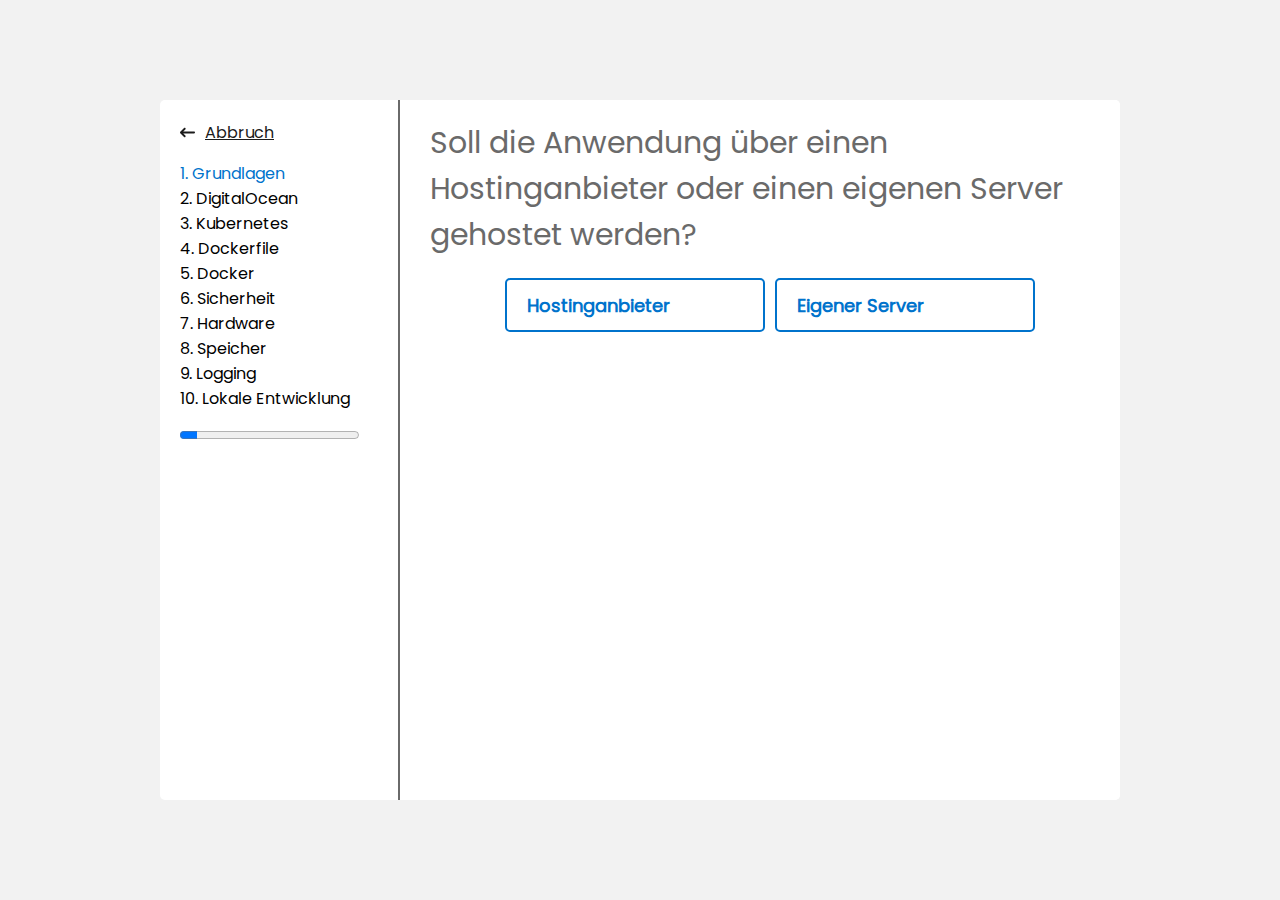
==== Html/decisionfinder.html @ ac1ce477 "disabled js used for testing" ====
<!DOCTYPE html>

<head>
    <title>Docker Entscheidungshelfer</title>
    <link rel="icon" type="image/x-icon" href="../Assets/icons8-docker-windows-11-color-32.png">
    <link rel="stylesheet" href="../CSS/main.css">
    <link rel="stylesheet" href="../CSS/decisionfinder.css">
    <script src="../Javascript/slider.js"></script>
    <script src="../Javascript/html2pdf.bundle.min.js"></script>
</head>

<body>
    <!-- <h1>Entscheidungsfinder</h1> -->
    <div class="questionwindow">
        <div class="sidebar">
            <a href ="../index.html" class="cancel"><img src="../Assets/arrow-left-long-solid.svg" class="return-icon">Abbruch</a> 
            <ol class="directory">
                <li id="list-fundamentals" class="highlighted"> Grundlagen</li>
                <li id="list-digitalocean"> DigitalOcean</li>
                <li id="list-kubernetes"> Kubernetes</li>
                <li id="list-dockerfile"> Dockerfile</li>
                <li id="list-docker"> Docker</li>
                <li id="list-security"> Sicherheit</li>
                <li id="list-hardware"> Hardware</li>
                <li id="list-storage"> Speicher</li>
                <li id="list-logging"> Logging</li>
                <li id="list-local"> Lokale Entwicklung</li>
            </ol>
            <progress max="10" value="1" id="progressbar"></progress>
        </div>
        <div class="wrapper">
            <div class="item" id="hostingart">
                <div class="question">Soll die Anwendung über einen Hostinganbieter oder einen eigenen Server gehostet
                    werden?</div>
                <div class="choices">
                    <a href="#hostinganbieter" class="button-main button-decision"
                        onclick="writeDecision(0, 'Hostinganbieter', 'fundamentals')">
                        Hostinganbieter</a>
                    <a href="#hostingtechnologie" class="button-main button-decision"
                        onclick="writeDecision(0, 'Eigener Server', 'fundamentals')">
                        Eigener
                        Server</a>
                </div>
            </div>
            <div class="item" id="hostinganbieter">
                <div class="question"> Welcher Hostinganbieter soll genutzt werden?</div>
                <p>
                    Hinweis: Da der praktische Teil der Arbeit über DigitalOcean durchgeführt wurde, sind hier die
                    meisten
                    Entscheidungsmöglichkeiten zu finden.
                </p>
                <div class="choices">
                    <a href="#hostingtechnologie" class="button-main button-decision"
                        onclick="writeDecision(1, 'DigitalOcean', 'fundamentals')">
                        DigitalOcean</a>
                    <a href="#hostingtechnologie" class="button-main button-decision"
                        onclick="writeDecision(1, 'Amazon Web Services', 'fundamentals')"> Amazon
                        Web
                        Services</a>
                    <a href="#hostingtechnologie" class="button-main button-decision"
                        onclick="writeDecision(1, 'Google Cloud Platform', 'fundamentals')"> Google
                        Cloud Platform</a>
                    <a href="#hostingtechnologie" class="button-main button-decision"
                        onclick="writeDecision(1, 'Microsoft Azure', 'fundamentals')">
                        Microsoft
                        Azure</a>
                    <a href="#hostingtechnologie" class="button-main button-decision"
                        onclick="writeDecision(1, 'Andere Plattform', 'fundamentals')">
                        Andere
                        Plattform</a>
                </div>
            </div>
            <div class="item" id="hostingtechnologie">
                <div class="question">Wie soll die Anwendung gehostet werden?</div>
                <div class="choices">
                    <a href="#orchestration-platform" class="button-main button-decision"
                        onclick="writeDecision(2, 'Hosting im Cluster', 'fundamentals')">
                        Hosting
                        im Cluster</a>
                    <a href="#endcard-fundamentals" class="button-main button-decision"
                        onclick="writeDecision(2, 'Hosting als Containeranwendung', 'fundamentals'), displayValues('fundamentals')">
                        Hosting als
                        Containeranwendung</a>
                </div>
            </div>
            <div class="item" id="orchestration-platform">
                <div class="question">Welche Container Orchestration Platform soll genutzt werden?</div>
                <p>
                    Kubernetes ist eine komplexere Containertechnologie als z.B. Docker Swarm, allerdings bietet sie
                    mehr
                    Funktionen, hat Schlüsselfunktionen wie Self Healing und besitzt ein großes Ökosystem.
                    Daher eignet sich die Technologie für größere oder komplexere Cluster.
                </p>
                <div class="choices">
                    <a href="#do-hosting" class="button-main button-decision"
                        onclick="writeDecision(3, 'Kubernetes', 'fundamentals')">
                        Kubernetes</a>
                    <a href="#endcard-fundamentals" class="button-main button-decision"
                        onclick="writeDecision(3, 'Docker Swarm', 'fundamentals'), displayValues('fundamentals')"> Docker
                        Swarm</a>
                    <a href="#endcard-fundamentals" class="button-main button-decision"
                        onclick="writeDecision(3, 'Andere Orchestration Plattform', 'fundamentals'), displayValues('fundamentals')">
                        Andere Orchestration
                        Plattform</a>
                </div>
            </div>
            <!-- todo das automatisch im array überprüfen -->
            <div class="item" id="do-hosting">
                <div class="question">Wird DigitalOcean als Hostinganbieter genutzt?</div>
                <div class="choices">
                    <a href="#endcard-fundamentals" class="button-main button-decision"
                        onclick="writeDecision(4, 'Ja', 'fundamentals'), displayValues('fundamentals')">
                        Ja</a>
                    <a href="#endcard-fundamentals-no-digitalocean" class="button-main button-decision"
                        onclick="writeDecision(4, 'Nein', 'fundamentals'), displayValues('fundamentals')">
                        Nein</a>
                </div>
            </div>
            <div class="item" id="endcard-fundamentals">
                <div class="question"></div>
                <div id="display-fundamentals"></div>
                <a href="#serverstandort" class="button-main button-decision" onclick="addListHighlight ('list-digitalocean','list-fundamentals'), updateProgressbar(2)"> Weiter zur nächsten
                    Kategorie</a>
            </div>

            <div class="item" id="endcard-fundamentals-no-digitalocean">
                <div class="question"></div>
                <div id="display-fundamentals"></div>
                <a href="#configmap" class="button-main button-decision" onclick="addListHighlight ('list-digitalocean','list-fundamentals'), updateProgressbar(2)"> Weiter zur nächsten
                    Kategorie</a>
            </div>

            <!-- <div class="kubernetes-digitalocean"> -->
            <div class="item" id="serverstandort">
                <div class="question">Welcher Serverstandort soll für die Anwendung genutzt werden?</div>
                <p>
                    Bezüglich des Serverstandorts gibt es je nach der Zielkundengruppe verschiedene Möglichkeiten.
                    Generell
                    ist für inländische Kunden der Standort Frankfurt zu empfehlen.
                </p>
                <div class="choices">
                    <a href="#nodeart" class="button-main button-decision"
                        onclick="writeDecision(0, 'Deutschland/Frankfurt', 'kubernetes-digitalocean')">
                        Deutschland/Frankfurt</a>
                    <a href="#nodeart" class="button-main button-decision"
                        onclick="writeDecision(0, 'Europa', 'kubernetes-digitalocean')">
                        Europa</a>
                    <a href="#nodeart" class="button-main button-decision"
                        onclick="writeDecision(0, 'Nordamerika', 'kubernetes-digitalocean')">
                        Nordamerika</a>
                    <a href="#nodeart" class="button-main button-decision"
                        onclick="writeDecision(0, 'Asien', 'kubernetes-digitalocean')">
                        Asien</a>
                </div>
            </div>
            <div class="item" id="nodeart">
                <div class="question">Welche Art an Nodes soll eingesetzt werden?</div>
                <p>
                    Es existieren verschiedene Varianten der Nodes, welche für unterschiedliche Anforderungen von
                    Anwendungen optimiert wurden.
                </p>
                <div class="choices">
                    <a href="#leistung-nodes" class="button-main button-decision"
                        onclick="writeDecision(1, 'Standardknoten', 'kubernetes-digitalocean')">
                        Standardknoten</a>
                    <a href="#leistung-nodes" class="button-main button-decision"
                        onclick="writeDecision(1, 'CPU-optimierte Knoten', 'kubernetes-digitalocean')">
                        CPU-optimierte Knoten</a>
                    <a href="#leistung-nodes" class="button-main button-decision"
                        onclick="writeDecision(1, 'RAM-optimierte Knoten', 'kubernetes-digitalocean')"> RAM-optimierte
                        Knoten</a>
                    <a href="#leistung-nodes" class="button-main button-decision"
                        onclick="writeDecision(1, 'Speicheroptimierte Knoten', 'kubernetes-digitalocean')">
                        Speicheroptimierte Knoten</a>
                    <a href="#leistung-nodes" class="button-main button-decision"
                        onclick="writeDecision(1, 'Universaler Knoten', 'kubernetes-digitalocean')">
                        Universaler Knoten</a>
                </div>
            </div>
            <div class="item" id="leistung-nodes">
                <div class="question">Welche Leistung sollen die Knoten haben?</div>
                <p>
                    Es existieren verschiedene Angebote an Rechenleistung. Diese sind in den grundlegenden Plan (1-2 Gb
                    Ram
                    und 1-2 vCPUs) und den Premium Plan (6-13 Gb Ram und 4-8 vCPUs) unterteit.
                </p>
                <div class="choices">
                    <a href="#autoscaling-digitalocean" class="button-main button-decision"
                        onclick="writeDecision(2, 'Grundlegend', 'kubernetes-digitalocean')">
                        Grundlegend</a>
                    <a href="#autoscaling-digitalocean" class="button-main button-decision"
                        onclick="writeDecision(2, 'Premium', 'kubernetes-digitalocean')">
                        Premium</a>
                </div>
            </div>
            <div class="item" id="autoscaling-digitalocean">
                <div class="question">Soll im Cluster Autoscaling angewendet werden?</div>
                <p> Autoscaling bezeichnet das automatische Hinzufügen und Entfernen von Knoten, wenn keine Pods mehr
                    gescheduled werden können.
                </p>
                <div class="choices">
                    <a href="#high-avaliability-digitalocean" class="button-main button-decision"
                        onclick="writeDecision(3, 'Ja', 'kubernetes-digitalocean')">
                        Ja</a>
                    <a href="#high-avaliability-digitalocean" class="button-main button-decision"
                        onclick="writeDecision(3, 'Nein', 'kubernetes-digitalocean')">
                        Nein</a>
                </div>
            </div>
            <div class="item" id="high-avaliability-digitalocean">
                <div class="question">Soll die Funktion der High Avaliability hinzugebucht werden?</div>
                <p>
                    Erhöhung der Zuverlässigkeit kritischer Workloads. Der Preis dafür beträgt 40$. Nach der Wahl
                    der
                    Option
                    ist diese nicht mehr kündbar.
                </p>
                <div class="choices">
                    <a href="#zertifikatmanagement" class="button-main button-decision"
                        onclick="writeDecision(4, 'Ja', 'kubernetes-digitalocean')">
                        Ja</a>
                    <a href="#zertifikatmanagement" class="button-main button-decision"
                        onclick="writeDecision(4, 'Nein', 'kubernetes-digitalocean')">
                        Nein</a>
                </div>
            </div>
            <div class="item" id="zertifikatmanagement">
                <div class="question">Wie ist das Zertifikatmanagement konzipiert?</div>
                <p>
                    Wenn über das Comand Line Interface eine Verbindung hergestellt werden soll, muss dafür ein
                    Zertifikat
                    im System hinterlegt werden. Das Zertifikatmanagement lässt sich entweder automatisiert oder
                    manuell
                    ausführen. Manuell hinterlegte Zertifikate sind jeweils eine Woche gültig.
                </p>
                <div class="choices">
                    <a href="#updates" class="button-main button-decision"
                        onclick="writeDecision(5, 'Automatische Erneuerung', 'kubernetes-digitalocean')">
                        Automatische Erneuerung</a>
                    <a href="#updates" class="button-main button-decision"
                        onclick="writeDecision(5, 'Manuelle Erneuerung', 'kubernetes-digitalocean')">
                        Manuelle Erneuerung</a>
                </div>
            </div>
            <div class="item" id="updates">

                <div class="question">Sollen Minorversionen von Kubernetes automatisch geupdated werden?</div>
                <div class="choices">
                    <a href="#kennzahlendetails" class="button-main button-decision"
                        onclick="writeDecision(6, 'Ja', 'kubernetes-digitalocean')">
                        Ja</a>
                    <a href="#kennzahlendetails" class="button-main button-decision"
                        onclick="writeDecision(6, 'Nein', 'kubernetes-digitalocean')">
                        Nein</a>
                </div>
            </div>
            <div class="item" id="kennzahlendetails">
                <div class="question">Wie hoch soll der Detailgrad der angezeigten Kennzahlen sein?</div>
                <p>
                    Grundlegende Kennzahlen beinhalten die CPU Nutzung, den Belastungsdurchschnitt oder die
                    Bandweite.
                    Erweiterte Metriken bieten Kennzahlen zum Status des Deployments.
                </p>
                <div class="choices">
                    <a href="#endcard-digitalocean" class="button-main button-decision"
                        onclick="writeDecision(7, 'Grundlegende Kennzahlen', 'kubernetes-digitalocean'), displayValues('digitalocean')">
                        Grundlegende Kennzahlen</a>
                    <a href="#endcard-digitalocean" class="button-main button-decision"
                        onclick="writeDecision(7, 'Erweiterte Kennzahlen', 'kubernetes-digitalocean'), displayValues('digitalocean')">
                        Erweiterte Kennzahlen</a>
                </div>
            </div>

            <div class="item" id="endcard-digitalocean">
                <div class="question"></div>
                <p>
                </p>
                <div id="display-digitalocean"></div>
                <a href="#configmap" class="button-main button-decision" onclick="addListHighlight ('list-kubernetes','list-digitalocean') , updateProgressbar(3)"> Weiter zur nächsten Kategorie
                </a>
            </div>
            <!-- </div> -->


            <!-- <div class="kubernetes"> -->
            <div class="item" id="configmap">
                <div class="question">Soll zusätzlich zur ConfigMap eine Secret Datei angelegt werden?</div>
                <p>
                    In der ConfigMap werden Informationen bzgl. der Konfiguration des Clusters gespeichert. Wenn
                    vertrauliche Daten wie Passwörter hinterlegt werden sollen, eignet sich dafür eine zusätzliche
                    Secret
                    Datei.
                </p>
                <div class="choices">
                    <a href="#autoscaling-kubernetes" class="button-main button-decision"
                        onclick="writeDecision(0, 'Ja', 'kubernetes')">
                        Ja</a>
                    <a href="#autoscaling-kubernetes" class="button-main button-decision"
                        onclick="writeDecision(0, 'Nein', 'kubernetes')">
                        Nein</a>
                </div>
            </div>
            <!-- todo überprüfen, ob bei DO Autoscaling dabei ist -->
            <div class="item" id="autoscaling-kubernetes">
                <div class="question">Soll Autoscaling aktiviert werden?</div>
                <p>
                    Automatisches Hinzufügen und Entfernen von Knoten, wenn keine Pods mehr gescheduled werden
                    können.
                </p>
                <div class="choices">
                    <a href="#health-checks-kubernetes" class="button-main button-decision"
                        onclick="writeDecision(1, 'Ja', 'kubernetes')">
                        Ja</a>
                    <a href="#health-checks-kubernetes" class="button-main button-decision"
                        onclick="writeDecision(1, 'Nein', 'kubernetes')">
                        Nein</a>
                </div>
            </div>
            <div class="item" id="health-checks-kubernetes">
                <div class="question">Sollen Health Checks durchgeführt werden?</div>
                <p>
                    Health Checks werden dazu eingesetzt, um zu überprüfen, ob ein Pod in einem funktionierenden
                    Zustand
                    ist
                    oder nicht. Lifeness Probes überprüfen, ob der Pod funktionsfähig ist.
                    Readiness Probes überprüfen, ob der Pod bereit ist, Traffic zu empfangen.

                </p>
                <div class="choices">
                    <a href="#high-avaliability-kubernetes" class="button-main button-decision"
                        onclick="writeDecision(2, 'Ja', 'kubernetes')">
                        Ja</a>
                    <a href="#high-avaliability-kubernetes" class="button-main button-decision"
                        onclick="writeDecision(2, 'Nein', 'kubernetes')">
                        Nein</a>
                </div>
            </div>
            <div class="item" id="high-avaliability-kubernetes">
                <div class="question">Soll das Cluster eine höhere Verfügbarkeit haben?</div>
                <p>
                    Im Falle eines Ausfalls von Komponenten kann durch Redundante Nodes, Load Balancing oder Self
                    Healing
                    dennoch der Service fehlerfrei angeboten werden.
                </p>
                <div class="choices">
                    <a href="#backup" class="button-main button-decision" onclick="writeDecision(3, 'Ja', 'kubernetes')">
                        Ja</a>
                    <a href="#backup" class="button-main button-decision" onclick="writeDecision(3, 'Nein', 'kubernetes')">
                        Nein</a>
                </div>
            </div>
            <div class="item" id="backup">
                <div class="question">Sollen Backups der Anwendung erstellt werden?</div>
                <p>
                    Für einen möglichen Ausfall können Backupdaten erstellt werden. Anwendungsdaten lassen sich in
                    einer
                    externenen über das Cluster werden in dem etcd Verzeichnis gespeichert. Außerdem können
                    Backupools
                    wie
                    z. B. Velero genutzt werden.
                </p>
                <div class="choices">
                    <a href="#central-monitoring" class="button-main button-decision"
                        onclick="writeDecision(4, 'Ja', 'kubernetes')">
                        Ja</a>
                    <a href="#central-monitoring" class="button-main button-decision"
                        onclick="writeDecision(4, 'Nein', 'kubernetes')">
                        Nein</a>
                </div>
            </div>
            <div class="item" id="central-monitoring">
                <div class="question">Soll zentrales Monitoring möglich sein?</div>
                <p>
                    Über das einzufügende Kubernetes Dashboard lassen sich wichtige Daten wie die CPU Nutzung in
                    einer
                    grafischen Benutzeroberfläche auswerten. Außerdem können andere Tools wie Prometheus genutzt
                    werden.

                </p>
                <div class="choices">
                    <a href="#central-logging" class="button-main button-decision"
                        onclick="writeDecision(5, 'Ja', 'kubernetes')">
                        Ja</a>
                    <a href="#central-logging" class="button-main button-decision"
                        onclick="writeDecision(5, 'Nein', 'kubernetes')">
                        Nein</a>
                </div>
            </div>
            <div class="item" id="central-logging">
                <div class="question">Sollen Loggingdaten zentral gespeichert werden?</div>
                <p>
                    Um eine gute Übersicht über das Clusterhalten zu erlangen, sollten die Logs der Nodes und Pods
                    an
                    einem
                    zentralen Ort gespeichert werden, um deren Auswertung zu vereinfachen.
                    Beispiele für Loggingtools sind Graylog oder Fludentd.


                </p>
                <div class="choices">
                    <a href="#central-audit" class="button-main button-decision"
                        onclick="writeDecision(6, 'Ja', 'kubernetes')">
                        Ja</a>
                    <a href="#central-audit" class="button-main button-decision"
                        onclick="writeDecision(6, 'Nein', 'kubernetes')">
                        Nein</a>
                </div>
            </div>
            <div class="item" id="central-audit">
                <div class="question">Soll es eine Übersicht über Nutzeränderungen geben? </div>
                <p>
                    Wenn mehrere Nutzer*innen administrativ am System beteiligt sind, ist es hilfreich, über eine
                    Protokoll
                    festzuhalten, wer an der Anwendung Änderungen durchgeführt hat.
                </p>
                <div class="choices">
                    <a href="#automated-operations" class="button-main button-decision"
                        onclick="writeDecision(7, 'Ja', 'kubernetes')">
                        Ja</a>
                    <a href="#automated-operations" class="button-main button-decision"
                        onclick="writeDecision(7, 'Nein', 'kubernetes')">
                        Nein</a>
                </div>
            </div>

            <div class="item" id="automated-operations">
                <div class="question">Soll der Code automatisch verwaltet werden? </div>
                <p>
                    Neuer Code und Konfigurationsdateien können direkt über ein Git-Repository implementiert und
                    geupdatet
                    werden.

                </p>
                <div class="choices">
                    <a href="#cicd" class="button-main button-decision" onclick="writeDecision(8, 'Ja', 'kubernetes')">
                        Ja</a>
                    <a href="#cicd" class="button-main button-decision" onclick="writeDecision(8, 'Nein', 'kubernetes')">
                        Nein</a>
                </div>
            </div>

            <div class="item" id="cicd">
                <div class="question">Soll eine CI/CD Pipeline implementiert werden? </div>
                <p>
                    Durch eine CI/CD Pipeline lässt sich der Bereitstellungsprozess von Software automatisieren und
                    vereinfachen.

                </p>
                <div class="choices">
                    <a href="#cicd-tools" class="button-main button-decision" onclick="writeDecision(9, 'Ja', 'kubernetes')">
                        Ja</a>
                    <a href="#endcard-kubernetes" class="button-main button-decision"
                        onclick="writeDecision(9, 'Nein', 'kubernetes'), displayValues('kubernetes')">
                        Nein</a>
                </div>
            </div>

            <div class="item" id="cicd-tools">
                <div class="question">Welches CI/CD Tool soll eingesetzt werden?</div>

                <div class="choices">
                    <a href="#endcard-kubernetes" class="button-main button-decision"
                        onclick="writeDecision(10, 'Jenkins', 'kubernetes'), displayValues('kubernetes')">
                        Jenkins</a>
                    <a href="#endcard-kubernetes" class="button-main button-decision"
                        onclick="writeDecision(10, 'GitLab', 'kubernetes'), displayValues('kubernetes')">
                        GitLab</a>
                    <a href="#endcard-kubernetes" class="button-main button-decision"
                        onclick="writeDecision(10, 'Anderes Tool', 'kubernetes'), displayValues('kubernetes')">
                        Anderes Tool</a>
                </div>
            </div>

            <div class="item" id="endcard-kubernetes">
                <div class="question"></div>
                <p>
                </p>
                <div id="display-kubernetes"></div>
                <!-- pdf styling machen -->
                <a href="#base-image" class="button-main button-decision" onclick="addListHighlight ('list-dockerfile','list-kubernetes'), updateProgressbar(4)">Weiter zur nächsten
                    Kategorie</a>
            </div>
            <!-- </div> -->


            <!-- <div class="dockerfile"> -->
            <div class="item" id="base-image">
                <div class="question">Wie soll das Base Image gestaltet sein?</div>
                <p>
                    Unterste Schicht der Containerarchitektur, auf die der Rest der Anwendung aufbaut. So lassen
                    sich
                    Grundlagen wie AlpineJs, Redis oder MongoDB einbinden.
                    <br> Die Plattform <a href="https://hub.docker.com"> Docker Hub</a> bietet viele verschiedene
                    Base
                    Images, die in das Dockerfile eingebunden werden können.
                </p>
                <div class="choices">
                    <a href="#health-checks-docker" class="button-main button-decision existing-image"
                        onclick="writeDecision(0, 'Nutzung eines existierenden Base Images', 'dockerfile')">
                        Nutzung eines existierenden Base Images</a>
                    <a href="#health-checks-docker" class="button-main button-decision"
                        onclick="writeDecision(0, 'Neuerstellung eines Base Images', 'dockerfile')">
                        Neuerstellung eines Base Images</a>
                </div>
            </div>
            <div class="item" id="health-checks-docker">
                <div class="question">Sollen für Dockercontainer Health Checks eingesetzt werden? </div>
                <p>
                    Durch einen Health Check kann die Funktionsfähigkeit von betriebenen Containern überprüft
                    werden.
                </p>
                <div class="choices">
                    <a href="#multi-stage-build" class="button-main button-decision"
                        onclick="writeDecision(1, 'Ja', 'dockerfile')">
                        Ja</a>
                    <a href="#multi-stage-build" class="button-main button-decision"
                        onclick="writeDecision(1, 'Nein', 'dockerfile')">
                        Nein</a>
                </div>
            </div>
            <div class="item" id="multi-stage-build">
                <div class="question">Soll der Image Buildprozess in mehreren Stufen ablaufen?</div>
                <p>
                    Während des Buildprozesses werden mehrere Images erstellt, nur das letzte wird übernommen. Dies
                    ist
                    nützlich, wenn es Z.B. Inhalte im Projekt gibt, die für das Generieren des Images nötig sind,
                    aber
                    nicht
                    für den weiteren Betrieb.
                </p>
                <div class="choices">
                    <a href="#security" class="button-main button-decision" onclick="writeDecision(2, 'Ja', 'dockerfile')">
                        Ja</a>
                    <a href="#security" class="button-main button-decision" onclick="writeDecision(2, 'Nein', 'dockerfile')">
                        Nein</a>
                </div>
            </div>
            <div class="item" id="security">
                <div class="question">Sollen bestimmte Sicherheitseinstellungen vorgenommen werden?</div>
                <p>
                    Die Einstellungen werden noch eingefügt
                </p>
                <div class="choices">
                    <a href="#hardware" class="button-main button-decision" onclick="writeDecision(3, 'Ja', 'dockerfile')">
                        Wird noch eingefügt</a>
                    <a href="#hardware" class="button-main button-decision" onclick="writeDecision(3, 'Nein', 'dockerfile')">
                        Nein</a>
                </div>
            </div>
            <div class="item" id="hardware">
                <div class="question">Gibt es spezielle Hardwareanforderungen?</div>
                <div class="choices">
                    <a href="#cpu-architecture" class="button-main button-decision"
                        onclick="writeDecision(4, 'Ja', 'dockerfile'), updateProgressbar(7)">
                        Ja</a>
                    <a href="#speicher" class="button-main button-decision" onclick="writeDecision(4, 'Nein', 'dockerfile'), updateProgressbar(8)">
                        Nein</a>
                </div>
            </div>

            <!-- <div class="hardware"> -->
            <div class="item" id="cpu-architecture">
                <div class="question">Wird eine spezielle CPU Architektur vorrausgesetzt?</div>
                <p>
                    Es werden x86, x86-64, ARM, ARM64, PowerPC LE und IBMs POWER und Z Architekturen unterstützt.
                    Bei
                    Docker Hub lassen sich Base Images nach deren Architektur filtern.
                </p>
                <div class="choices">
                    <a href="#software-aging" class="button-main button-decision"
                        onclick="writeDecision(0, 'Ja', 'hardware')">
                        Ja</a>
                    <a href="#software-aging" class="button-main button-decision"
                        onclick="writeDecision(0, 'Nein', 'hardware')">
                        Nein</a>
                </div>
            </div>
            <div class="item" id="software-aging">
                <div class="question">Treten Probleme mit Software Aging auf? </div>
                <p>
                    Eine Anpassung der Reeboothäufigkeit der Anwendung führt zu einer Verringerung des Software
                    Agings
                </p>
                <div class="choices">
                    <a href="#remote-computing" class="button-main button-decision"
                        onclick="writeDecision(1, 'Ja', 'hardware')">
                        Ja</a>
                    <a href="#remote-computing" class="button-main button-decision"
                        onclick="writeDecision(1, 'Nein', 'hardware')">
                        Nein</a>
                </div>
            </div>
            <div class="item" id="remote-computing">
                <div class="question">Wird Remote Computing durchgeführt?</div>
                <p>
                    Es lassen sich Software Guard Extensions aktivieren, welche Remote Computing auf nicht
                    vertrauenswürdigen fremden Geräten durch gesicherte Container ermöglichen.
                </p>
                <div class="choices">
                    <a href="#speicher" class="button-main button-decision" onclick="writeDecision(2, 'Ja', 'hardware')">
                        Ja</a>
                    <a href="#speicher" class="button-main button-decision" onclick="writeDecision(2, 'Nein', 'hardware')">
                        Nein</a>
                </div>
            </div>

            <div class="item" id="speicher">
                <div class="question">Wie soll der Speicher konfiguriert werden?</div>
                <p>
                    Fragen zum Speicher werden noch eingefügt.
                </p>
                <div class="choices">
                    <a href="#endcard-dockerfile" class="button-main button-decision"
                        onclick="writeDecision(5, 'Ja', 'dockerfile'), displayValues('dockerfile')">
                        Wird noch eingefügt</a>
                    <a href="#endcard-dockerfile" class="button-main button-decision"
                        onclick="writeDecision(5, 'Nein', 'dockerfile'), displayValues('dockerfile')">
                        Nein</a>
                </div>
            </div>

            <div class="item" id="endcard-dockerfile">
                <div class="question"></div>
                <div id="display-dockerfile"></div>
                <!-- pdf styling machen -->
                <!-- <a href="#endcard" class="button-main button-decision" onclick="createPdf()" > pdf erstellen</a> -->
                <a href="#logging" class="button-main button-decision" onclick="addListHighlight ('list-logging','list-dockerfile'), updateProgressbar(9)"> Weiter zur nächsten Kategorie</a>
            </div>
            <!-- </div> -->

            <!-- <div class="logging"> -->
            <div class="item" id="logging">
                <div class="question">Wie soll das Logging für die Dockercontainer gestaltet sein?</div>
                <div class="choices">
                    <a href="#loggingtreiber" class="button-main button-decision"
                        onclick="writeDecision(0, 'Auswahl eines Loggingtreibers', 'logging')">
                        Auswahl eines Loggingtreibers</a>
                    <a href="#loggingtool" class="button-main button-decision"
                        onclick="writeDecision(0, 'Nutzung eines Loggingtools', 'logging')">
                        Nutzung eines Loggingtools</a>
                </div>
            </div>
            <div class="item" id="loggingtreiber">
                <div class="question">Welcher Loggingtreiber soll genutzt werden?</div>
                <p>
                    Diese Aufzählung und Beschreibung der Loggingtreiber wurde aus dem Kapitel “Selecting the
                    logging
                    driver
                    for containers” aus Cochrane, K., Celladhurai, J., Khare, N.: Docker Cookbook – Second Edition.
                    Packt
                    Publishing, Birmingham, 2018 übernommen. <br>
                    <!-- Die Beschreibungen werden noch hinzugefügt -->
                </p>
                <div class="choices choices-logging">
                    <a href="#endcard-logging" class="button-main button-decision"
                        onclick="writeDecision(1, 'Kein Treiber', 'logging'), displayValues('logging')">
                        Kein Treiber</a>
                    <a href="#endcard-logging" class="button-main button-decision"
                        onclick="writeDecision(1, 'json-file', 'logging'), displayValues('logging')">
                        json-file</a>
                    <a href="#endcard-logging" class="button-main button-decision"
                        onclick="writeDecision(1, 'syslog', 'logging'), displayValues('logging')">
                        syslog</a>
                    <a href="#endcard-logging" class="button-main button-decision"
                        onclick="writeDecision(1, 'journald', 'logging'), displayValues('logging')">
                        journald</a>
                    <a href="#endcard-logging" class="button-main button-decision"
                        onclick="writeDecision(1, 'gelf', 'logging'), displayValues('logging')">
                        gelf</a>
                    <a href="#endcard-logging" class="button-main button-decision"
                        onclick="writeDecision(1, 'fluentd', 'logging'), displayValues('logging')">
                        fluentd</a>
                    <a href="#endcard-logging" class="button-main button-decision"
                        onclick="writeDecision(1, 'awslogs', 'logging'), displayValues('logging')">
                        awslogs</a>
                    <a href="#endcard-logging" class="button-main button-decision"
                        onclick="writeDecision(1, 'splunk', 'logging'), displayValues('logging')">
                        splunk</a>
                    <a href="#endcard-logging" class="button-main button-decision"
                        onclick="writeDecision(1, 'etwlogs', 'logging'), displayValues('logging')">
                        etwlogs</a>
                    <a href="#endcard-logging" class="button-main button-decision"
                        onclick="writeDecision(1, 'gcplogs', 'logging'), displayValues('logging')">
                        gcplogs</a>
                    <a href="#endcard-logging" class="button-main button-decision"
                        onclick="writeDecision(1, 'logentries', 'logging'), displayValues('logging')">
                        logentries</a>
                </div>
            </div>
            <div class="item" id="loggingtool">
                <div class="question">Welches Loggingtool soll genutzt werden?</div>
                <div class="choices">
                    <a href="#endcard-logging" class="button-main button-decision"
                        onclick="writeDecision(2, 'ELK Stack', 'logging'), displayValues('logging')">
                        ELK Stack</a>
                    <a href="#endcard-logging" class="button-main button-decision"
                        onclick="writeDecision(2, 'Sematext', 'logging'), displayValues('logging')">
                        Sematext</a>
                    <a href="#endcard-logging" class="button-main button-decision"
                        onclick="writeDecision(2, 'Logstash', 'logging'), displayValues('logging')">
                        Logstash</a>
                    <a href="#endcard-logging" class="button-main button-decision"
                        onclick="writeDecision(2, 'Filebeat', 'logging'), displayValues('logging')">
                        Filebeat</a>
                    <a href="#endcard-logging" class="button-main button-decision"
                        onclick="writeDecision(2, 'Anderes Loggingtool', 'logging'), displayValues('logging')">
                        Anderes Loggingtool</a>
                </div>
            </div>

            <div class="item" id="endcard-logging">
                <div class="question"></div>
                <div id="display-logging"></div>
                <a href="#docker-desktop" class="button-main button-decision" onclick="addListHighlight ('list-local','list-logging'), updateProgressbar(10)"> Weiter zur nächsten
                    Kategorie</a>
            </div>

            <div class="item" id="docker-desktop">
                <div class="question">Soll Docker Desktop verwendet werden?</div>
                <p>
                    Docker Desktop ist ein Programm zum Management von Container-anwendungen. Durch seine grafische
                    Oberfläche bietet es eine bessere Übersicht als das Command Line Interface.
                </p>
                <div class="choices">
                    <a href="#docker-toolbox" class="button-main button-decision" onclick="writeDecision(0, 'Ja', 'local')">
                        Ja</a>
                    <a href="#minikube" class="button-main button-decision" onclick="writeDecision(0, 'Nein', 'local')">
                        Nein</a>
                </div>
            </div>
            <div class="item" id="docker-toolbox">
                <div class="question">Welcher Desktopversion soll verwendet werden?</div>
                <p>
                    Bei älteren Betriebssystemen ist Docker Desktop nicht verfügbar. Stattdessen kann Docker Toolbox
                    eingesetzt werden. Bei macOS ist die Mindestanforderung Version 10.15. Bei Windows muss
                    mindestens
                    Windows 10 genutzt werden.
                </p>
                <div class="choices">
                    <a href="#minikube" class="button-main button-decision"
                        onclick="writeDecision(1, 'Docker Desktop', 'local')">
                        Docker Desktop</a>
                    <a href="#minikube" class="button-main button-decision"
                        onclick="writeDecision(1, 'Docker Toolbox', 'local')">
                        Docker Toolbox</a>
                </div>
            </div>
            <div class="item" id="minikube">
                <div class="question">Soll beim Einsatz von Kubernetes minikube installiert werden?</div>
                <p>
                    Minikube ist eine Implementierung von Kubernetes, welche durch die Nutzung einer virtuellen
                    Maschine
                    den lokalen Einsatz von Kubernetesclustern ermöglicht. Auch Docker Desktop hat die Funktion
                    inne,
                    Cluster zu betreiben.
                </p>
                <div class="choices">
                    <a href="#docker-edition" class="button-main button-decision" onclick="writeDecision(2, 'Ja', 'local')">
                        Ja</a>
                    <a href="#docker-edition" class="button-main button-decision"
                        onclick="writeDecision(2, 'Nein', 'local')">
                        Nein</a>
                </div>
            </div>
            <div class="item" id="docker-edition">
                <div class="question">Welche Dockeredition soll verwendet werden?</div>
                <p>
                    Docker Community ist kostenlos und für Entwickler konzipiert. Die Enterprise Version ist eine
                    Container as a Service Lösung, welche mit der Universal Control Plane ein Interface zum Managen
                    von
                    Containern und Containerclustern bietet.
                </p>
                <div class="choices">
                    <a href="#endcard-local" class="button-main button-decision"
                        onclick="writeDecision(3, 'Docker Community Edition', 'local'), displayValues('local'), updateProgressbar(10)">
                        Docker Community Edition</a>
                    <a href="#endcard-local" class="button-main button-decision"
                        onclick="writeDecision(3, 'Docker Enterprise Edition', 'local'), displayValues('local'), updateProgressbar(10)">
                        Docker Enterprise Edition</a>
                </div>
            </div>

            <div class="item" id="endcard-local">
                <div class="question"></div>
                <p>Hiermit ist der Durchlauf des Entscheidungshelfers abgeschlossen. Viel Erfolg bei der Umsetzung
                    der
                    Containerisierung des Systems.
                    Für die Unterstützung der Implementierung wurden Cheatsheets zu Docker und Kubernetes erstellt.
                </p>
                <div id="display-local"></div>
                <a class="button-main button-decision" onclick="createPdf()"> pdf erstellen</a>
            </div>


        </div>







</body>
---- CSS/main.css ----
* {
    font-family: 'Poppins';
}
.button-collection{
    width: auto;
    height: auto;
    max-width: 600px;
    display: flex;
    gap: 20px 30px;
    flex-wrap: wrap;
    justify-content: flex-start;
}
.button-main{
    border: solid;
    border-width: 2px;
    border-color: #0073cc;
    border-radius: 5px;
    color: #0073cc;
    width: 260px;
    height: 44px;
    display: flex;
    padding-left: 6px;
    transition: all 0.3s ease-in-out;
    align-items: center;
    text-decoration: none;
    font-weight: 600;
    font-size: 18px;
}
.button-main:hover {
    transform: scale(1.05);
    transition: all 0.3s ease-in-out; 
}
h1{
    color: #1b1b1b;
}

body{
    background-color: #f2f2f2;
}

/* poppins-regular - latin */
@font-face {
    font-family: 'Poppins';
    font-style: normal;
    font-weight: 400;
    src: url('../Fonts/poppins-v20-latin-regular.eot'); /* IE9 Compat Modes */
    src: local(''),
         url('../Fonts/poppins-v20-latin-regular.eot?#iefix') format('embedded-oFontype'), /* IE6-IE8 */
         url('../Fonts/poppins-v20-latin-regular.woff2') format('woff2'), /* Super Modern Browsers */
         url('../Fonts/poppins-v20-latin-regular.woff') format('woff'), /* Modern Browsers */
         url('../Fonts/poppins-v20-latin-regular.ttf') format('truetype'), /* Safari, Android, iOS */
         url('../Fonts/poppins-v20-latin-regular.svg#Poppins') format('svg'); /* Legacy iOS */
  }
---- CSS/decisionfinder.css ----
* {
	box-sizing: border-box;
    scroll-behavior: smooth;
}
.questionwindow{
	background-color: white;
	width: 75%;
	height: 700px;
    max-height: 700px;
	max-width: 1280px;
	padding-right: 0;
	margin: auto auto;
	border-radius: 5px;
	display: flex;
	flex-direction: row;
	position: absolute;
	top: 50%;
  left: 50%;
  transform: translate(-50%, -50%);
	

}
.sidebar{
	display: flex;
	flex-direction: column;
	flex-basis: 25%;
	border-style: solid;
	border-left: none;
	border-top: none;
	border-bottom: none;
	/* border-right: 2px; */
	border-width: 2px;
	border-color: #6a6a6a;
}
.directory {
	text-align: start;
	list-style-position: inside;
	padding-left: 0;
	margin-left: 20px;
}
.highlighted{
	color: #0073cc;
}
.cancel{
	color: #1b1b1b;
	display: flex;
	align-items: center;
	margin-left: 20px;
	margin-top: 20px;
}
.cancel:hover{
	color: #0073cc;
}

.return-icon{
	height:15px;
	width: 15px;
	margin-right: 10px;
}

progress{
	color: #0073cc;
	width: 75%;
	margin-left: 20px;
}
.wrapper {
	height: 700px;
    max-height: 700px;
	max-width: 1280px;
	overflow-x: hidden;
	overflow-y: hidden;
    flex-direction: column; 
	flex-basis: 75%;
	
}
.item {
	background-color: white;
	padding: 0 10px;
	height: 100%;
	width: 100%;
	border-radius: 5px;
	display: flex;
	flex-direction: column;
	align-content: center;
}

h1 {
	text-align: start;
}
 .item >p {
	height: fit-content;
	color: #6a6a6a;
	border: 2px;
	margin-top: 0;
	/* margin-left: 35px; */
	padding: 20px 20px;
	text-align: start;
	font-size: 18px;

}
.question{
	height: fit-content;
	color: #6a6a6a;
	padding: 20px 20px;
	text-align: left;
	font-size: 30px;
}
.choices{
	margin-left: 20px;
	
	width: auto;
	display: flex;
	align-self: center;
	align-items: center;
	justify-content: center;
	gap: 10px;
	max-height: 500px;
	flex-wrap: wrap;
	justify-self: center;
	justify-content: flex-start;
}
.choices-logging{
	display: flex;
	flex-direction: row;
	flex-wrap: wrap;
	justify-self: center;
	align-content: flex-start;
	gap: 10px;
}

.button-decision{
	padding: 25px 20px;
}
.existing-image{
	/* font-size: 16px !important; */
	width: 300px;
}
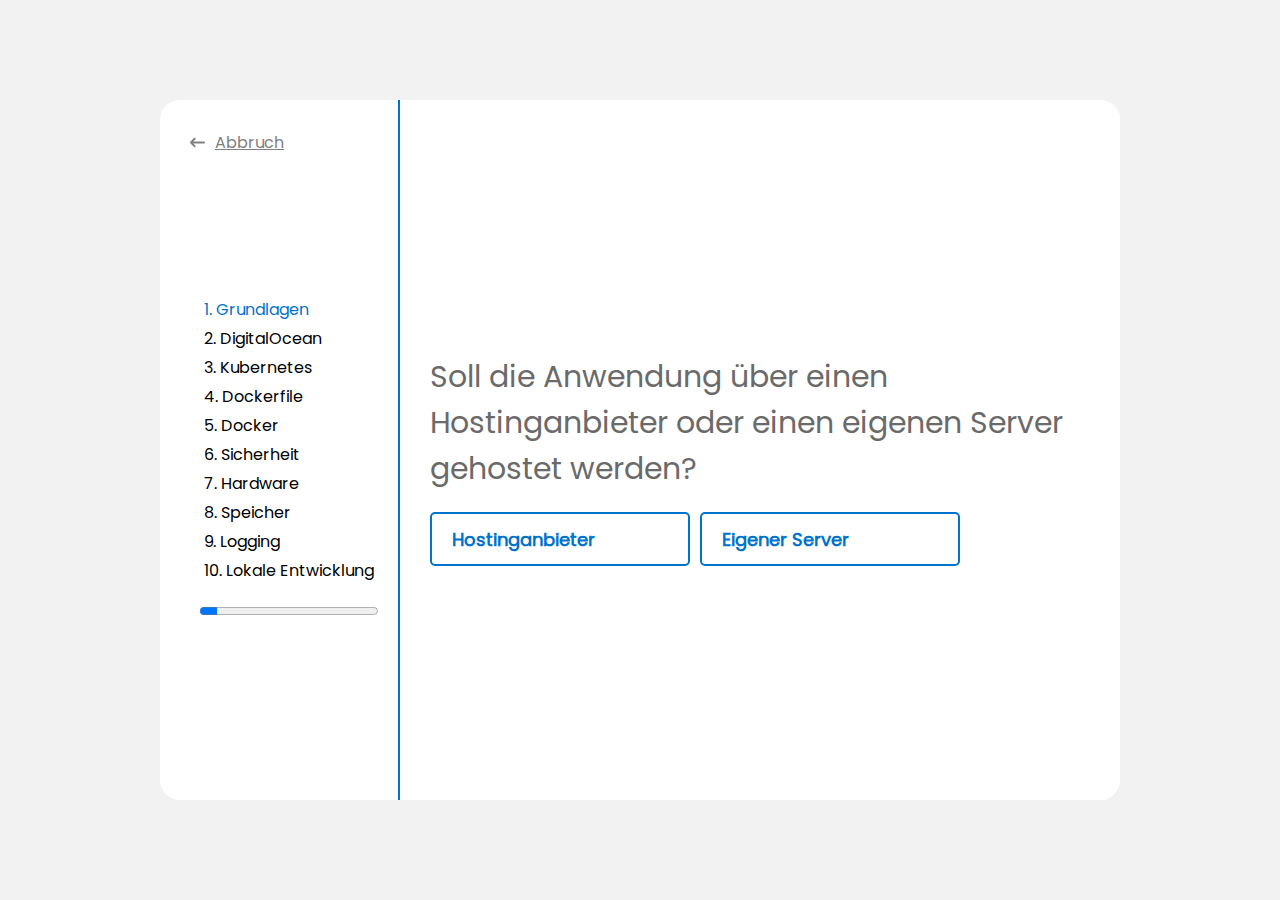
==== commit c8f4490a: "updated styling" ====
--- a/Html/decisionfinder.html
+++ b/Html/decisionfinder.html
@@ -118,16 +118,14 @@
             </div>
             <div class="item" id="endcard-fundamentals">
                 <div class="question"></div>
-                <div id="display-fundamentals"></div>
-                <a href="#serverstandort" class="button-main button-decision" onclick="addListHighlight ('list-digitalocean','list-fundamentals'), updateProgressbar(2)"> Weiter zur nächsten
-                    Kategorie</a>
+                <div id="display-fundamentals" class="endcard-text">Weiter zur nächsten Kategorie</div>
+                <a href="#serverstandort" class="button-main button-primary" onclick="addListHighlight ('list-digitalocean','list-fundamentals'), updateProgressbar(2)"> Weiter</a>
             </div>
 
             <div class="item" id="endcard-fundamentals-no-digitalocean">
                 <div class="question"></div>
-                <div id="display-fundamentals"></div>
-                <a href="#configmap" class="button-main button-decision" onclick="addListHighlight ('list-digitalocean','list-fundamentals'), updateProgressbar(2)"> Weiter zur nächsten
-                    Kategorie</a>
+                <div id="display-fundamentals" class="endcard-text">Weiter zur nächsten Kategorie</div>
+                <a href="#configmap" class="button-main button-primary" onclick="addListHighlight ('list-digitalocean','list-fundamentals'), updateProgressbar(2)"> Weiter</a>
             </div>
 
             <!-- <div class="kubernetes-digitalocean"> -->
@@ -156,7 +154,7 @@
             <div class="item" id="nodeart">
                 <div class="question">Welche Art an Nodes soll eingesetzt werden?</div>
                 <p>
-                    Es existieren verschiedene Varianten der Nodes, welche für unterschiedliche Anforderungen von
+                    Es existieren verschiedene Varianten der Nodes, welche für unterschiedliche Arten von
                     Anwendungen optimiert wurden.
                 </p>
                 <div class="choices">
@@ -210,7 +208,7 @@
             <div class="item" id="high-avaliability-digitalocean">
                 <div class="question">Soll die Funktion der High Avaliability hinzugebucht werden?</div>
                 <p>
-                    Erhöhung der Zuverlässigkeit kritischer Workloads. Der Preis dafür beträgt 40$. Nach der Wahl
+                    High Avaliability beschreibt die Erhöhung der Zuverlässigkeit kritischer Workloads. Der Preis dafür beträgt 40$. Nach der Wahl
                     der
                     Option
                     ist diese nicht mehr kündbar.
@@ -259,7 +257,7 @@
                 <p>
                     Grundlegende Kennzahlen beinhalten die CPU Nutzung, den Belastungsdurchschnitt oder die
                     Bandweite.
-                    Erweiterte Metriken bieten Kennzahlen zum Status des Deployments.
+                    Erweiterte Metriken bieten zusätzlich Kennzahlen zum Status des Deployments.
                 </p>
                 <div class="choices">
                     <a href="#endcard-digitalocean" class="button-main button-decision"
@@ -275,8 +273,8 @@
                 <div class="question"></div>
                 <p>
                 </p>
-                <div id="display-digitalocean"></div>
-                <a href="#configmap" class="button-main button-decision" onclick="addListHighlight ('list-kubernetes','list-digitalocean') , updateProgressbar(3)"> Weiter zur nächsten Kategorie
+                <div id="display-digitalocean" class="endcard-text">Weiter zur nächsten Kategorie</div>
+                <a href="#configmap" class="button-main button-primary" onclick="addListHighlight ('list-kubernetes','list-digitalocean') , updateProgressbar(3)"> Weiter 
                 </a>
             </div>
             <!-- </div> -->
@@ -304,7 +302,7 @@
             <div class="item" id="autoscaling-kubernetes">
                 <div class="question">Soll Autoscaling aktiviert werden?</div>
                 <p>
-                    Automatisches Hinzufügen und Entfernen von Knoten, wenn keine Pods mehr gescheduled werden
+                    Autoscaling beschreibt das automatische Hinzufügen und Entfernen von Knoten, wenn keine Pods mehr gescheduled werden
                     können.
                 </p>
                 <div class="choices">
@@ -354,7 +352,7 @@
                 <p>
                     Für einen möglichen Ausfall können Backupdaten erstellt werden. Anwendungsdaten lassen sich in
                     einer
-                    externenen über das Cluster werden in dem etcd Verzeichnis gespeichert. Außerdem können
+                    externenen  Datenbank festhalten. Informationen über das Cluster werden in dem etcd Verzeichnis gespeichert. Außerdem können
                     Backupools
                     wie
                     z. B. Velero genutzt werden.
@@ -371,9 +369,9 @@
             <div class="item" id="central-monitoring">
                 <div class="question">Soll zentrales Monitoring möglich sein?</div>
                 <p>
-                    Über das einzufügende Kubernetes Dashboard lassen sich wichtige Daten wie die CPU Nutzung in
+                    Über das Einfügen des Kubernetes Dashboard lassen sich wichtige Daten wie die CPU Nutzung in
                     einer
-                    grafischen Benutzeroberfläche auswerten. Außerdem können andere Tools wie Prometheus genutzt
+                    grafischen Benutzeroberfläche auswerten. Außerdem können andere Tools wie z.B. Prometheus genutzt
                     werden.
 
                 </p>
@@ -389,7 +387,7 @@
             <div class="item" id="central-logging">
                 <div class="question">Sollen Loggingdaten zentral gespeichert werden?</div>
                 <p>
-                    Um eine gute Übersicht über das Clusterhalten zu erlangen, sollten die Logs der Nodes und Pods
+                    Um eine gute Übersicht über das Clusterverhalten zu erlangen, sollten die Logs der Nodes und Pods
                     an
                     einem
                     zentralen Ort gespeichert werden, um deren Auswertung zu vereinfachen.
@@ -472,13 +470,9 @@
             </div>
 
             <div class="item" id="endcard-kubernetes">
-                <div class="question"></div>
-                <p>
-                </p>
-                <div id="display-kubernetes"></div>
-                <!-- pdf styling machen -->
-                <a href="#base-image" class="button-main button-decision" onclick="addListHighlight ('list-dockerfile','list-kubernetes'), updateProgressbar(4)">Weiter zur nächsten
-                    Kategorie</a>
+
+                <div id="display-kubernetes" class="endcard-text">Weiter zur nächsten Kategorie</div>
+                <a href="#base-image" class="button-main button-primary" onclick="addListHighlight ('list-dockerfile','list-kubernetes'), updateProgressbar(4)">Weiter</a>
             </div>
             <!-- </div> -->
 
@@ -487,7 +481,7 @@
             <div class="item" id="base-image">
                 <div class="question">Wie soll das Base Image gestaltet sein?</div>
                 <p>
-                    Unterste Schicht der Containerarchitektur, auf die der Rest der Anwendung aufbaut. So lassen
+                    Ein Base Image ist die unterste Schicht der Containerarchitektur, auf die der Rest der Anwendung aufbaut. So lassen
                     sich
                     Grundlagen wie AlpineJs, Redis oder MongoDB einbinden.
                     <br> Die Plattform <a href="https://hub.docker.com"> Docker Hub</a> bietet viele verschiedene
@@ -523,7 +517,7 @@
                 <p>
                     Während des Buildprozesses werden mehrere Images erstellt, nur das letzte wird übernommen. Dies
                     ist
-                    nützlich, wenn es Z.B. Inhalte im Projekt gibt, die für das Generieren des Images nötig sind,
+                    nützlich, wenn es z.B. Inhalte im Projekt gibt, die für das Generieren des Images nötig sind,
                     aber
                     nicht
                     für den weiteren Betrieb.
@@ -537,23 +531,101 @@
             </div>
             <div class="item" id="security">
                 <div class="question">Sollen bestimmte Sicherheitseinstellungen vorgenommen werden?</div>
-                <p>
-                    Die Einstellungen werden noch eingefügt
-                </p>
-                <div class="choices">
-                    <a href="#hardware" class="button-main button-decision" onclick="writeDecision(3, 'Ja', 'dockerfile')">
-                        Wird noch eingefügt</a>
-                    <a href="#hardware" class="button-main button-decision" onclick="writeDecision(3, 'Nein', 'dockerfile')">
-                        Nein</a>
-                </div>
-            </div>
+                <div class="choices">
+                    <a href="#privileged" class="button-main button-decision" onclick="writeDecision(3, 'Ja', 'dockerfile'), updateProgressbar(6), addListHighlight ('list-security','list-dockerfile')">
+                        Ja</a>
+                    <a href="#hardware" class="button-main button-decision" onclick="writeDecision(3, 'Nein', 'dockerfile'), updateProgressbar(7), addListHighlight ('list-hardware','list-dockerfile')">
+                        Nein</a>
+                </div>
+            </div>
+
+            <!-- sicherheit -->
+            <div class="item" id="privileged">
+                <div class="question">Muss ein Container als privileged ausgeführt werden?</div>
+                <p>
+                    Container sollten nur in Ausnahmefällen als privileged konfiguriert werden. Denn einem als privileged eingestellten Container wird die volle Zugriffserlaubnis auf alle Instanzen erteilt. So wird der Zugriff auf alle Geräte im Hostsystem ermöglicht.
+                </p>
+                <div class="choices">
+                    <a href="#access-control" class="button-main button-decision" onclick="writeDecision(0, 'Ja', 'security')">
+                        Ja</a>
+                    <a href="#access-control" class="button-main button-decision" onclick="writeDecision(0, 'Nein', 'security')">
+                        Nein</a>
+                </div>
+            </div>
+
+            <div class="item" id="access-control">
+                <div class="question">Soll Mandatory Access Control verwendet werden?</div>
+                <p>
+                    Es werden sicherheitsrelevante Beschränkungen an Containern durchgesetzt, wodurch diese effizienter voneinander abgegrenzt werden. Hierfür kann SELinux, Apparmor oder Seccomp genutzt werden.
+                </p>
+                <div class="choices">
+                    <a href="#filesystem" class="button-main button-decision" onclick="writeDecision(1, 'Ja', 'security')">
+                        Ja</a>
+                    <a href="#filesystem" class="button-main button-decision" onclick="writeDecision(1, 'Nein', 'security')">
+                        Nein</a>
+                </div>
+            </div>
+
+            <div class="item" id="filesystem">
+                <div class="question">Kann das Filesystem als read-only konfiguriert werden?</div>
+                <p>
+                    Durch das Definieren als Read Only wird es Außenstehenden erschwert, Änderungen an den Daten im System vorzunehmen.
+                </p>
+                <div class="choices">
+                    <a href="#guidelines" class="button-main button-decision" onclick="writeDecision(2, 'Ja', 'security')">
+                        Ja</a>
+                    <a href="#guidelines" class="button-main button-decision" onclick="writeDecision(2, 'Nein', 'security')">
+                        Nein</a>
+                </div>
+            </div>
+
+            <div class="item" id="guidelines">
+                <div class="question">Können Sicherheitsguidelines definiert werden?</div>
+                <p>
+                    Durch Sicherheitsguidelines kann der Erstellungsprozess von Containern sicherer gestaltet werden. Beispiele für mögliche Guidelines sind regelmäßiges Auditing oder das ausschließliche Benutzen von vertrauenswürdigen Registries.
+                </p>
+                <div class="choices">
+                    <a href="#registries" class="button-main button-decision" onclick="writeDecision(3, 'Ja', 'security')">
+                        Ja</a>
+                    <a href="#registries" class="button-main button-decision" onclick="writeDecision(3, 'Nein', 'security')">
+                        Nein</a>
+                </div>
+            </div>
+
+            <div class="item" id="registries">
+                <div class="question">Welche Registries sollen verwendet werden?</div>
+                <p>
+                    Bei Images mit sensitiven Nutzerdaten ist es empfehlenswert, anstatt eines öffentlichen Registrys ein privates zu verwenden, um unerlaubten Zugriff von Außen auf die Daten vorzubeugen.
+                </p>
+                <div class="choices">
+                    <a href="#etables" class="button-main button-decision" onclick="writeDecision(4, 'Privat', 'security')">
+                        Privat</a>
+                    <a href="#etables" class="button-main button-decision" onclick="writeDecision(4, 'Öffentlich', 'security')">
+                        Öffentlich</a>
+                </div>
+            </div>
+
+            <div class="item" id="etables">
+                <div class="question">Können etables benutzt werden?</div>
+                <p>
+                    Durch den Einsatz von etables kann der Traffic genauer gefiltert werden, der durch die Ethernetbridge geleitet wird.
+                </p>
+                <div class="choices">
+                    <a href="#hardware" class="button-main button-decision" onclick="writeDecision(5, 'Ja', 'security')">
+                        Ja</a>
+                    <a href="#hardware" class="button-main button-decision" onclick="writeDecision(5, 'Nein', 'security')">
+                        Nein</a>
+                </div>
+            </div>
+
+
             <div class="item" id="hardware">
                 <div class="question">Gibt es spezielle Hardwareanforderungen?</div>
                 <div class="choices">
                     <a href="#cpu-architecture" class="button-main button-decision"
-                        onclick="writeDecision(4, 'Ja', 'dockerfile'), updateProgressbar(7)">
-                        Ja</a>
-                    <a href="#speicher" class="button-main button-decision" onclick="writeDecision(4, 'Nein', 'dockerfile'), updateProgressbar(8)">
+                        onclick="writeDecision(4, 'Ja', 'dockerfile'), updateProgressbar(7), addListHighlight ('list-hardware','list-security')">
+                        Ja</a>
+                    <a href="#speicher" class="button-main button-decision" onclick="writeDecision(4, 'Nein', 'dockerfile'), updateProgressbar(8),  addListHighlight ('list-storage','list-security')">
                         Nein</a>
                 </div>
             </div>
@@ -579,7 +651,7 @@
                 <div class="question">Treten Probleme mit Software Aging auf? </div>
                 <p>
                     Eine Anpassung der Reeboothäufigkeit der Anwendung führt zu einer Verringerung des Software
-                    Agings
+                    Agings.
                 </p>
                 <div class="choices">
                     <a href="#remote-computing" class="button-main button-decision"
@@ -594,21 +666,19 @@
                 <div class="question">Wird Remote Computing durchgeführt?</div>
                 <p>
                     Es lassen sich Software Guard Extensions aktivieren, welche Remote Computing auf nicht
-                    vertrauenswürdigen fremden Geräten durch gesicherte Container ermöglichen.
-                </p>
-                <div class="choices">
-                    <a href="#speicher" class="button-main button-decision" onclick="writeDecision(2, 'Ja', 'hardware')">
-                        Ja</a>
-                    <a href="#speicher" class="button-main button-decision" onclick="writeDecision(2, 'Nein', 'hardware')">
+                    vertrauenswürdigen, fremden Geräten durch gesicherte Container ermöglichen.
+                </p>
+                <div class="choices">
+                    <a href="#speicher" class="button-main button-decision" onclick="writeDecision(2, 'Ja', 'hardware'), addListHighlight ('list-storage','list-hardware')">
+                        Ja</a>
+                    <a href="#speicher" class="button-main button-decision" onclick="writeDecision(2, 'Nein', 'hardware'), addListHighlight ('list-storage','list-hardware')">
                         Nein</a>
                 </div>
             </div>
 
             <div class="item" id="speicher">
-                <div class="question">Wie soll der Speicher konfiguriert werden?</div>
-                <p>
-                    Fragen zum Speicher werden noch eingefügt.
-                </p>
+                <div class="question">Soll der Speicher speziell konfiguriert werden?</div>
+
                 <div class="choices">
                     <a href="#endcard-dockerfile" class="button-main button-decision"
                         onclick="writeDecision(5, 'Ja', 'dockerfile'), displayValues('dockerfile')">
@@ -621,12 +691,9 @@
 
             <div class="item" id="endcard-dockerfile">
                 <div class="question"></div>
-                <div id="display-dockerfile"></div>
-                <!-- pdf styling machen -->
-                <!-- <a href="#endcard" class="button-main button-decision" onclick="createPdf()" > pdf erstellen</a> -->
-                <a href="#logging" class="button-main button-decision" onclick="addListHighlight ('list-logging','list-dockerfile'), updateProgressbar(9)"> Weiter zur nächsten Kategorie</a>
-            </div>
-            <!-- </div> -->
+                <div id="display-dockerfile" class="endcard-text">Weiter zur nächsten Kategorie</div>
+                <a href="#logging" class="button-main button-primary" onclick="addListHighlight ('list-logging','list-storage'), updateProgressbar(9)"> Weiter</a>
+            </div>
 
             <!-- <div class="logging"> -->
             <div class="item" id="logging">
@@ -710,15 +777,14 @@
 
             <div class="item" id="endcard-logging">
                 <div class="question"></div>
-                <div id="display-logging"></div>
-                <a href="#docker-desktop" class="button-main button-decision" onclick="addListHighlight ('list-local','list-logging'), updateProgressbar(10)"> Weiter zur nächsten
-                    Kategorie</a>
+                <div id="display-logging" class="endcard-text">Weiter zur nächsten Kategorie</div>
+                <a href="#docker-desktop" class="button-main button-primary" onclick="addListHighlight ('list-local','list-logging'), updateProgressbar(10)"> Weiter</a>
             </div>
 
             <div class="item" id="docker-desktop">
                 <div class="question">Soll Docker Desktop verwendet werden?</div>
                 <p>
-                    Docker Desktop ist ein Programm zum Management von Container-anwendungen. Durch seine grafische
+                    Docker Desktop ist ein Programm zum Management von Containeranwendungen. Durch seine grafische
                     Oberfläche bietet es eine bessere Übersicht als das Command Line Interface.
                 </p>
                 <div class="choices">
@@ -729,7 +795,7 @@
                 </div>
             </div>
             <div class="item" id="docker-toolbox">
-                <div class="question">Welcher Desktopversion soll verwendet werden?</div>
+                <div class="question">Welche Desktopversion soll verwendet werden?</div>
                 <p>
                     Bei älteren Betriebssystemen ist Docker Desktop nicht verfügbar. Stattdessen kann Docker Toolbox
                     eingesetzt werden. Bei macOS ist die Mindestanforderung Version 10.15. Bei Windows muss
@@ -788,7 +854,7 @@
                     Für die Unterstützung der Implementierung wurden Cheatsheets zu Docker und Kubernetes erstellt.
                 </p>
                 <div id="display-local"></div>
-                <a class="button-main button-decision" onclick="createPdf()"> pdf erstellen</a>
+                <a class="button-main button-primary" onclick="createPdf()"> pdf erstellen</a>
             </div>
 
 
--- a/CSS/decisionfinder.css
+++ b/CSS/decisionfinder.css
@@ -1,26 +1,29 @@
 * {
 	box-sizing: border-box;
-    scroll-behavior: smooth;
+	scroll-behavior: smooth;
 }
-.questionwindow{
+
+.questionwindow {
 	background-color: white;
 	width: 75%;
 	height: 700px;
-    max-height: 700px;
+	max-height: 700px;
 	max-width: 1280px;
 	padding-right: 0;
 	margin: auto auto;
-	border-radius: 5px;
+	border-radius: 20px;
+	border-bottom-right-radius: 20px;
 	display: flex;
 	flex-direction: row;
 	position: absolute;
 	top: 50%;
-  left: 50%;
-  transform: translate(-50%, -50%);
-	
+	left: 50%;
+	transform: translate(-50%, -50%);
+
 
 }
-.sidebar{
+
+.sidebar {
 	display: flex;
 	flex-direction: column;
 	flex-basis: 25%;
@@ -28,66 +31,81 @@
 	border-left: none;
 	border-top: none;
 	border-bottom: none;
-	/* border-right: 2px; */
 	border-width: 2px;
-	border-color: #6a6a6a;
+	border-color: #0073cc;
+	align-items: center;
+	justify-content: center;
 }
+
 .directory {
 	text-align: start;
 	list-style-position: inside;
 	padding-left: 0;
 	margin-left: 20px;
 }
-.highlighted{
+
+li {
+	padding-bottom: 4px;
+}
+
+.highlighted {
 	color: #0073cc;
 }
-.cancel{
-	color: #1b1b1b;
+
+.cancel {
+	position: absolute;
+	top: 10px;
+	left: 10px;
+	color: #808080;
 	display: flex;
 	align-items: center;
 	margin-left: 20px;
 	margin-top: 20px;
 }
-.cancel:hover{
+
+.cancel:hover {
 	color: #0073cc;
 }
 
-.return-icon{
-	height:15px;
+.return-icon {
+	height: 15px;
 	width: 15px;
 	margin-right: 10px;
 }
 
-progress{
+progress {
 	color: #0073cc;
 	width: 75%;
 	margin-left: 20px;
 }
+
 .wrapper {
 	height: 700px;
-    max-height: 700px;
+	max-height: 700px;
 	max-width: 1280px;
 	overflow-x: hidden;
 	overflow-y: hidden;
-    flex-direction: column; 
 	flex-basis: 75%;
-	
+	border-radius: 20px;
+
 }
+
 .item {
 	background-color: white;
 	padding: 0 10px;
 	height: 100%;
 	width: 100%;
-	border-radius: 5px;
 	display: flex;
+	/* align-items: center; */
 	flex-direction: column;
-	align-content: center;
+	place-content: center;
 }
 
 h1 {
 	text-align: start;
 }
- .item >p {
+
+.item>p {
 	height: fit-content;
 	color: #6a6a6a;
 	border: 2px;
@@ -98,19 +116,20 @@
 	font-size: 18px;
 
 }
-.question{
+
+.question {
 	height: fit-content;
 	color: #6a6a6a;
 	padding: 20px 20px;
 	text-align: left;
 	font-size: 30px;
 }
-.choices{
+
+.choices {
 	margin-left: 20px;
-	
 	width: auto;
 	display: flex;
-	align-self: center;
+	align-self: flex-start;
 	align-items: center;
 	justify-content: center;
 	gap: 10px;
@@ -119,7 +138,8 @@
 	justify-self: center;
 	justify-content: flex-start;
 }
-.choices-logging{
+
+.choices-logging {
 	display: flex;
 	flex-direction: row;
 	flex-wrap: wrap;
@@ -128,10 +148,28 @@
 	gap: 10px;
 }
 
-.button-decision{
+.button-decision {
 	padding: 25px 20px;
 }
-.existing-image{
+
+.existing-image {
 	/* font-size: 16px !important; */
 	width: 300px;
 }
+
+.button-primary {
+	color: white;
+	background-color: #0073cc;
+	margin-left: auto;
+	margin-right: auto;
+}
+.endcard-text{
+	margin-left: auto;
+	margin-right: auto;
+	font-size: 34px;
+	color:#1b1b1b;
+	padding-bottom: 20px;
+}
+#loggingtreiber{
+	overflow-y: scroll;
+}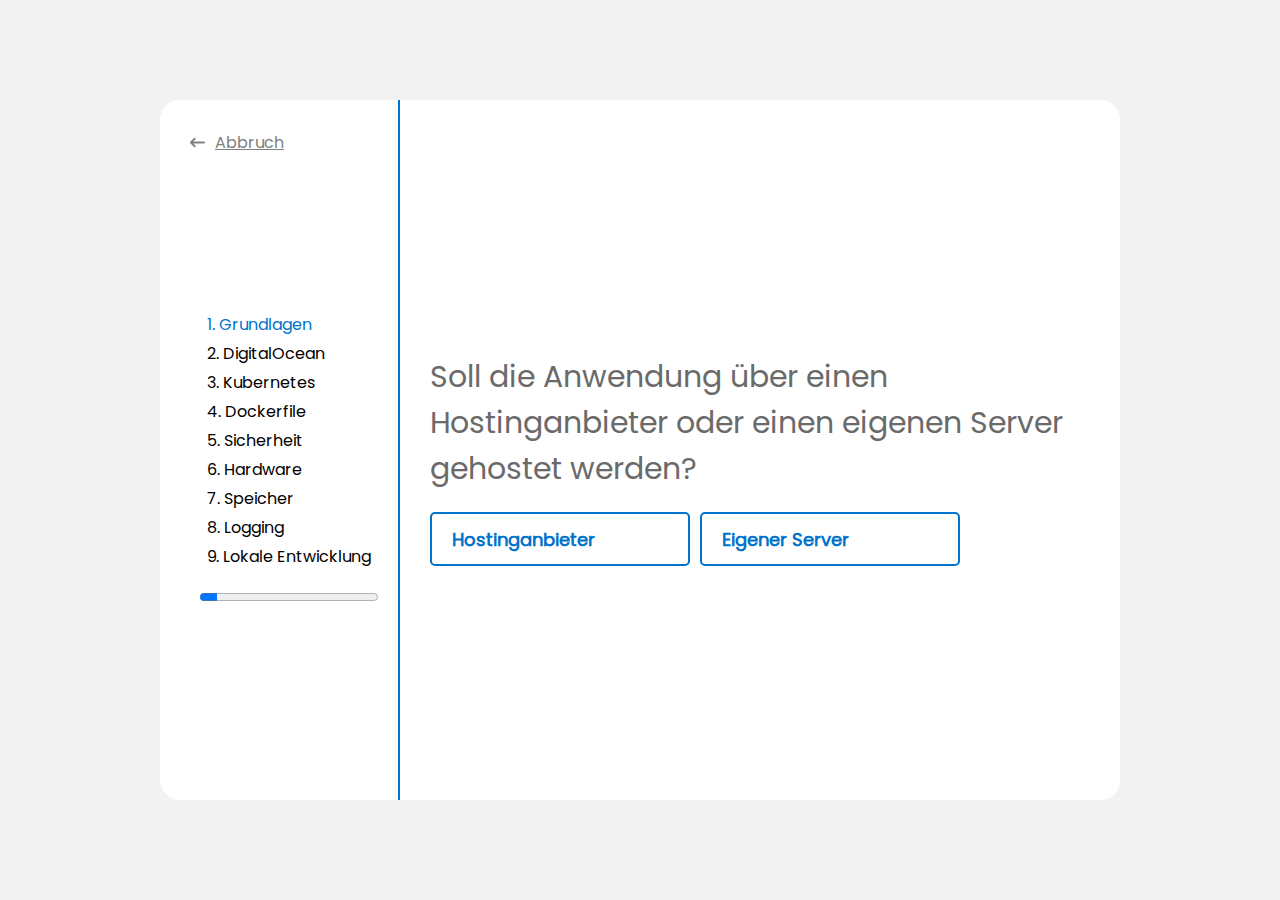
==== commit 02d62c89: "added security questions" ====
--- a/Html/decisionfinder.html
+++ b/Html/decisionfinder.html
@@ -19,7 +19,6 @@
                 <li id="list-digitalocean"> DigitalOcean</li>
                 <li id="list-kubernetes"> Kubernetes</li>
                 <li id="list-dockerfile"> Dockerfile</li>
-                <li id="list-docker"> Docker</li>
                 <li id="list-security"> Sicherheit</li>
                 <li id="list-hardware"> Hardware</li>
                 <li id="list-storage"> Speicher</li>
@@ -78,7 +77,7 @@
                         Hosting
                         im Cluster</a>
                     <a href="#endcard-fundamentals" class="button-main button-decision"
-                        onclick="writeDecision(2, 'Hosting als Containeranwendung', 'fundamentals'), displayValues('fundamentals')">
+                        onclick="writeDecision(2, 'Hosting als Containeranwendung', 'fundamentals')">
                         Hosting als
                         Containeranwendung</a>
                 </div>
@@ -96,10 +95,10 @@
                         onclick="writeDecision(3, 'Kubernetes', 'fundamentals')">
                         Kubernetes</a>
                     <a href="#endcard-fundamentals" class="button-main button-decision"
-                        onclick="writeDecision(3, 'Docker Swarm', 'fundamentals'), displayValues('fundamentals')"> Docker
+                        onclick="writeDecision(3, 'Docker Swarm', 'fundamentals')"> Docker
                         Swarm</a>
                     <a href="#endcard-fundamentals" class="button-main button-decision"
-                        onclick="writeDecision(3, 'Andere Orchestration Plattform', 'fundamentals'), displayValues('fundamentals')">
+                        onclick="writeDecision(3, 'Andere Orchestration Plattform', 'fundamentals')">
                         Andere Orchestration
                         Plattform</a>
                 </div>
@@ -109,10 +108,10 @@
                 <div class="question">Wird DigitalOcean als Hostinganbieter genutzt?</div>
                 <div class="choices">
                     <a href="#endcard-fundamentals" class="button-main button-decision"
-                        onclick="writeDecision(4, 'Ja', 'fundamentals'), displayValues('fundamentals')">
+                        onclick="writeDecision(4, 'Ja', 'fundamentals')">
                         Ja</a>
                     <a href="#endcard-fundamentals-no-digitalocean" class="button-main button-decision"
-                        onclick="writeDecision(4, 'Nein', 'fundamentals'), displayValues('fundamentals')">
+                        onclick="writeDecision(4, 'Nein', 'fundamentals')">
                         Nein</a>
                 </div>
             </div>
@@ -261,10 +260,10 @@
                 </p>
                 <div class="choices">
                     <a href="#endcard-digitalocean" class="button-main button-decision"
-                        onclick="writeDecision(7, 'Grundlegende Kennzahlen', 'kubernetes-digitalocean'), displayValues('digitalocean')">
+                        onclick="writeDecision(7, 'Grundlegende Kennzahlen', 'kubernetes-digitalocean')">
                         Grundlegende Kennzahlen</a>
                     <a href="#endcard-digitalocean" class="button-main button-decision"
-                        onclick="writeDecision(7, 'Erweiterte Kennzahlen', 'kubernetes-digitalocean'), displayValues('digitalocean')">
+                        onclick="writeDecision(7, 'Erweiterte Kennzahlen', 'kubernetes-digitalocean')">
                         Erweiterte Kennzahlen</a>
                 </div>
             </div>
@@ -448,7 +447,7 @@
                     <a href="#cicd-tools" class="button-main button-decision" onclick="writeDecision(9, 'Ja', 'kubernetes')">
                         Ja</a>
                     <a href="#endcard-kubernetes" class="button-main button-decision"
-                        onclick="writeDecision(9, 'Nein', 'kubernetes'), displayValues('kubernetes')">
+                        onclick="writeDecision(9, 'Nein', 'kubernetes')">
                         Nein</a>
                 </div>
             </div>
@@ -458,13 +457,13 @@
 
                 <div class="choices">
                     <a href="#endcard-kubernetes" class="button-main button-decision"
-                        onclick="writeDecision(10, 'Jenkins', 'kubernetes'), displayValues('kubernetes')">
+                        onclick="writeDecision(10, 'Jenkins', 'kubernetes')">
                         Jenkins</a>
                     <a href="#endcard-kubernetes" class="button-main button-decision"
-                        onclick="writeDecision(10, 'GitLab', 'kubernetes'), displayValues('kubernetes')">
+                        onclick="writeDecision(10, 'GitLab', 'kubernetes')">
                         GitLab</a>
                     <a href="#endcard-kubernetes" class="button-main button-decision"
-                        onclick="writeDecision(10, 'Anderes Tool', 'kubernetes'), displayValues('kubernetes')">
+                        onclick="writeDecision(10, 'Anderes Tool', 'kubernetes')">
                         Anderes Tool</a>
                 </div>
             </div>
@@ -680,11 +679,11 @@
                 <div class="question">Soll der Speicher speziell konfiguriert werden?</div>
 
                 <div class="choices">
+                    <a href="#volumes" class="button-main button-decision"
+                        onclick="writeDecision(5, 'Ja', 'dockerfile'), addListHighlight ('list-storage','list-hardware')">
+                        Ja</a>
                     <a href="#endcard-dockerfile" class="button-main button-decision"
-                        onclick="writeDecision(5, 'Ja', 'dockerfile'), displayValues('dockerfile')">
-                        Wird noch eingefügt</a>
-                    <a href="#endcard-dockerfile" class="button-main button-decision"
-                        onclick="writeDecision(5, 'Nein', 'dockerfile'), displayValues('dockerfile')">
+                        onclick="writeDecision(5, 'Nein', 'dockerfile')">
                         Nein</a>
                 </div>
             </div>
@@ -694,6 +693,78 @@
                 <div id="display-dockerfile" class="endcard-text">Weiter zur nächsten Kategorie</div>
                 <a href="#logging" class="button-main button-primary" onclick="addListHighlight ('list-logging','list-storage'), updateProgressbar(9)"> Weiter</a>
             </div>
+
+             <!-- speicher -->
+                <div class="item" id="volumes">
+                    <div class="question">Sollen Volumes eingesetzt werden?</div>
+
+                    <p>
+                        Docker speichert keine Daten über den Systemzustand. Durch das Benutzen von Volumes können Container ihre Daten darin ablegen.
+                    </p>
+                    <div class="choices">
+                        <a href="#volume-system" class="button-main button-decision"
+                            onclick="writeDecision(0, 'Ja', 'storage')">
+                            Ja</a>
+                        <a href="#storage-driver" class="button-main button-decision"
+                            onclick="writeDecision(0, 'Nein', 'storage')">
+                           Nein</a>
+                    </div>
+                </div>
+                <div class="item" id="volume-system">
+                    <div class="question">Werden die Volumes auf dem selben System gespeichert?</div>
+                    <p>
+                        
+                    </p>
+                    <div class="choices">
+                        <a href="#shared-volumes" class="button-main button-decision"
+                            onclick="writeDecision(1, 'Ja', 'storage')">
+                            Ja</a>
+                        <a href="#storage-driver" class="button-main button-decision"
+                            onclick="writeDecision(1, 'Nein', 'storage')">
+                            Nein</a>
+                    </div>
+                </div>
+
+                <div class="item" id="shared-volumes">
+                    <div class="question">Sollen Shared Volumes eingesetzt werden?</div>
+                    <p>
+                        Volumes können unter Containern geteilt werden. Dafür existieren drei verschiedene Vorgehensweisen: Blind Mount, Volumes und Tmpfs.
+                    </p>
+                    <div class="choices">
+                        <a href="#storage-driver" class="button-main button-decision"
+                            onclick="writeDecision(2, 'Ja', 'storage')">
+                            Ja</a>
+                        <a href="#storage-driver" class="button-main button-decision"
+                            onclick="writeDecision(2, 'Nein', 'storage')">
+                            Nein</a>
+                    </div>
+                </div>
+                <div class="item" id="storage-driver">
+                    <div class="question">Welcher <a href="https://docs.docker.com/storage/storagedriver/select-storage-driver/">Storage Driver</a> soll genutzt werden?</div>
+                    <div class="choices">
+                        <a href="#endcard-storage" class="button-main button-decision"
+                            onclick="writeDecision(3, 'Vfs', 'storage')">
+                            Vfs</a>
+                        <a href="#endcard-storage" class="button-main button-decision"
+                            onclick="writeDecision(3, 'Aufs', 'storage')">
+                            Aufs</a>
+                        <a href="#endcard-storage" class="button-main button-decision"
+                            onclick="writeDecision(3, 'Overlay2', 'storage')">
+                            Overlay2</a>
+                        <a href="#endcard-storage" class="button-main button-decision"
+                            onclick="writeDecision(3, 'Device Mapper', 'storage')">
+                            Device Mapper</a>
+                        <a href="#endcard-storage" class="button-main button-decision"
+                            onclick="writeDecision(3, 'Btrfs', 'storage')">
+                           Btrfs</a>
+                    </div>
+                </div>
+    
+                <div class="item" id="endcard-storage">
+                    <div class="question"></div>
+                    <div id="display-storage" class="endcard-text">Weiter zur nächsten Kategorie</div>
+                    <a href="#logging" class="button-main button-primary" onclick="addListHighlight ('list-logging','list-storage'), updateProgressbar(9)"> Weiter</a>
+                </div>
 
             <!-- <div class="logging"> -->
             <div class="item" id="logging">
@@ -720,37 +791,37 @@
                 </p>
                 <div class="choices choices-logging">
                     <a href="#endcard-logging" class="button-main button-decision"
-                        onclick="writeDecision(1, 'Kein Treiber', 'logging'), displayValues('logging')">
+                        onclick="writeDecision(1, 'Kein Treiber', 'logging')">
                         Kein Treiber</a>
                     <a href="#endcard-logging" class="button-main button-decision"
-                        onclick="writeDecision(1, 'json-file', 'logging'), displayValues('logging')">
+                        onclick="writeDecision(1, 'json-file', 'logging')">
                         json-file</a>
                     <a href="#endcard-logging" class="button-main button-decision"
-                        onclick="writeDecision(1, 'syslog', 'logging'), displayValues('logging')">
+                        onclick="writeDecision(1, 'syslog', 'logging')">
                         syslog</a>
                     <a href="#endcard-logging" class="button-main button-decision"
-                        onclick="writeDecision(1, 'journald', 'logging'), displayValues('logging')">
+                        onclick="writeDecision(1, 'journald', 'logging')">
                         journald</a>
                     <a href="#endcard-logging" class="button-main button-decision"
-                        onclick="writeDecision(1, 'gelf', 'logging'), displayValues('logging')">
+                        onclick="writeDecision(1, 'gelf', 'logging')">
                         gelf</a>
                     <a href="#endcard-logging" class="button-main button-decision"
-                        onclick="writeDecision(1, 'fluentd', 'logging'), displayValues('logging')">
+                        onclick="writeDecision(1, 'fluentd', 'logging')">
                         fluentd</a>
                     <a href="#endcard-logging" class="button-main button-decision"
-                        onclick="writeDecision(1, 'awslogs', 'logging'), displayValues('logging')">
+                        onclick="writeDecision(1, 'awslogs', 'logging')">
                         awslogs</a>
                     <a href="#endcard-logging" class="button-main button-decision"
-                        onclick="writeDecision(1, 'splunk', 'logging'), displayValues('logging')">
+                        onclick="writeDecision(1, 'splunk', 'logging')">
                         splunk</a>
                     <a href="#endcard-logging" class="button-main button-decision"
-                        onclick="writeDecision(1, 'etwlogs', 'logging'), displayValues('logging')">
+                        onclick="writeDecision(1, 'etwlogs', 'logging')">
                         etwlogs</a>
                     <a href="#endcard-logging" class="button-main button-decision"
-                        onclick="writeDecision(1, 'gcplogs', 'logging'), displayValues('logging')">
+                        onclick="writeDecision(1, 'gcplogs', 'logging')">
                         gcplogs</a>
                     <a href="#endcard-logging" class="button-main button-decision"
-                        onclick="writeDecision(1, 'logentries', 'logging'), displayValues('logging')">
+                        onclick="writeDecision(1, 'logentries', 'logging')">
                         logentries</a>
                 </div>
             </div>
@@ -758,19 +829,19 @@
                 <div class="question">Welches Loggingtool soll genutzt werden?</div>
                 <div class="choices">
                     <a href="#endcard-logging" class="button-main button-decision"
-                        onclick="writeDecision(2, 'ELK Stack', 'logging'), displayValues('logging')">
+                        onclick="writeDecision(2, 'ELK Stack', 'logging')">
                         ELK Stack</a>
                     <a href="#endcard-logging" class="button-main button-decision"
-                        onclick="writeDecision(2, 'Sematext', 'logging'), displayValues('logging')">
+                        onclick="writeDecision(2, 'Sematext', 'logging')">
                         Sematext</a>
                     <a href="#endcard-logging" class="button-main button-decision"
-                        onclick="writeDecision(2, 'Logstash', 'logging'), displayValues('logging')">
+                        onclick="writeDecision(2, 'Logstash', 'logging')">
                         Logstash</a>
                     <a href="#endcard-logging" class="button-main button-decision"
-                        onclick="writeDecision(2, 'Filebeat', 'logging'), displayValues('logging')">
+                        onclick="writeDecision(2, 'Filebeat', 'logging')">
                         Filebeat</a>
                     <a href="#endcard-logging" class="button-main button-decision"
-                        onclick="writeDecision(2, 'Anderes Loggingtool', 'logging'), displayValues('logging')">
+                        onclick="writeDecision(2, 'Anderes Loggingtool', 'logging')">
                         Anderes Loggingtool</a>
                 </div>
             </div>
@@ -838,10 +909,10 @@
                 </p>
                 <div class="choices">
                     <a href="#endcard-local" class="button-main button-decision"
-                        onclick="writeDecision(3, 'Docker Community Edition', 'local'), displayValues('local'), updateProgressbar(10)">
+                        onclick="writeDecision(3, 'Docker Community Edition', 'local'), updateProgressbar(10)">
                         Docker Community Edition</a>
                     <a href="#endcard-local" class="button-main button-decision"
-                        onclick="writeDecision(3, 'Docker Enterprise Edition', 'local'), displayValues('local'), updateProgressbar(10)">
+                        onclick="writeDecision(3, 'Docker Enterprise Edition', 'local'), updateProgressbar(10)">
                         Docker Enterprise Edition</a>
                 </div>
             </div>
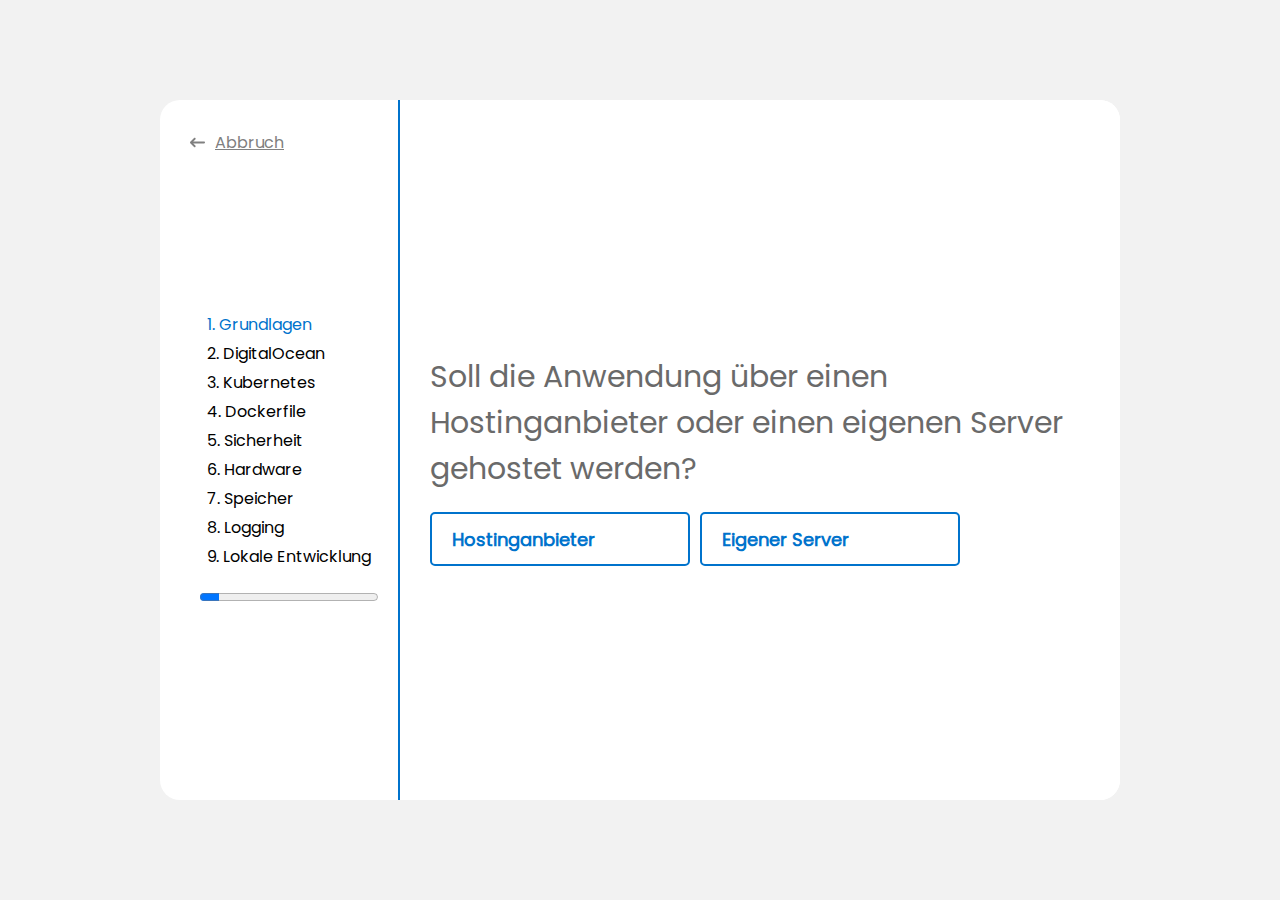
==== commit bc96ffa7: "styled the output pdf" ====
--- a/Html/decisionfinder.html
+++ b/Html/decisionfinder.html
@@ -25,7 +25,7 @@
                 <li id="list-logging"> Logging</li>
                 <li id="list-local"> Lokale Entwicklung</li>
             </ol>
-            <progress max="10" value="1" id="progressbar"></progress>
+            <progress max="9" value="1" id="progressbar"></progress>
         </div>
         <div class="wrapper">
             <div class="item" id="hostingart">
@@ -103,7 +103,6 @@
                         Plattform</a>
                 </div>
             </div>
-            <!-- todo das automatisch im array überprüfen -->
             <div class="item" id="do-hosting">
                 <div class="question">Wird DigitalOcean als Hostinganbieter genutzt?</div>
                 <div class="choices">
@@ -118,13 +117,13 @@
             <div class="item" id="endcard-fundamentals">
                 <div class="question"></div>
                 <div id="display-fundamentals" class="endcard-text">Weiter zur nächsten Kategorie</div>
-                <a href="#serverstandort" class="button-main button-primary" onclick="addListHighlight ('list-digitalocean','list-fundamentals'), updateProgressbar(2)"> Weiter</a>
+                <a href="#serverstandort" class="button-main button-primary" onclick="addListHighlight ('list-digitalocean','list-fundamentals'), updateProgressbar(1)"> Weiter</a>
             </div>
 
             <div class="item" id="endcard-fundamentals-no-digitalocean">
                 <div class="question"></div>
                 <div id="display-fundamentals" class="endcard-text">Weiter zur nächsten Kategorie</div>
-                <a href="#configmap" class="button-main button-primary" onclick="addListHighlight ('list-digitalocean','list-fundamentals'), updateProgressbar(2)"> Weiter</a>
+                <a href="#configmap" class="button-main button-primary" onclick="addListHighlight ('list-digitalocean','list-fundamentals'), updateProgressbar(1)"> Weiter</a>
             </div>
 
             <!-- <div class="kubernetes-digitalocean"> -->
@@ -273,7 +272,7 @@
                 <p>
                 </p>
                 <div id="display-digitalocean" class="endcard-text">Weiter zur nächsten Kategorie</div>
-                <a href="#configmap" class="button-main button-primary" onclick="addListHighlight ('list-kubernetes','list-digitalocean') , updateProgressbar(3)"> Weiter 
+                <a href="#configmap" class="button-main button-primary" onclick="addListHighlight ('list-kubernetes','list-digitalocean') , updateProgressbar(2)"> Weiter 
                 </a>
             </div>
             <!-- </div> -->
@@ -471,7 +470,7 @@
             <div class="item" id="endcard-kubernetes">
 
                 <div id="display-kubernetes" class="endcard-text">Weiter zur nächsten Kategorie</div>
-                <a href="#base-image" class="button-main button-primary" onclick="addListHighlight ('list-dockerfile','list-kubernetes'), updateProgressbar(4)">Weiter</a>
+                <a href="#base-image" class="button-main button-primary" onclick="addListHighlight ('list-dockerfile','list-kubernetes'), updateProgressbar(3)">Weiter</a>
             </div>
             <!-- </div> -->
 
@@ -531,9 +530,9 @@
             <div class="item" id="security">
                 <div class="question">Sollen bestimmte Sicherheitseinstellungen vorgenommen werden?</div>
                 <div class="choices">
-                    <a href="#privileged" class="button-main button-decision" onclick="writeDecision(3, 'Ja', 'dockerfile'), updateProgressbar(6), addListHighlight ('list-security','list-dockerfile')">
-                        Ja</a>
-                    <a href="#hardware" class="button-main button-decision" onclick="writeDecision(3, 'Nein', 'dockerfile'), updateProgressbar(7), addListHighlight ('list-hardware','list-dockerfile')">
+                    <a href="#privileged" class="button-main button-decision" onclick="writeDecision(3, 'Ja', 'dockerfile'), updateProgressbar(4), addListHighlight ('list-security','list-dockerfile')">
+                        Ja</a>
+                    <a href="#hardware" class="button-main button-decision" onclick="writeDecision(3, 'Nein', 'dockerfile'), updateProgressbar(5), addListHighlight ('list-hardware','list-dockerfile')">
                         Nein</a>
                 </div>
             </div>
@@ -622,9 +621,9 @@
                 <div class="question">Gibt es spezielle Hardwareanforderungen?</div>
                 <div class="choices">
                     <a href="#cpu-architecture" class="button-main button-decision"
-                        onclick="writeDecision(4, 'Ja', 'dockerfile'), updateProgressbar(7), addListHighlight ('list-hardware','list-security')">
-                        Ja</a>
-                    <a href="#speicher" class="button-main button-decision" onclick="writeDecision(4, 'Nein', 'dockerfile'), updateProgressbar(8),  addListHighlight ('list-storage','list-security')">
+                        onclick="writeDecision(4, 'Ja', 'dockerfile'), updateProgressbar(6), addListHighlight ('list-hardware','list-security')">
+                        Ja</a>
+                    <a href="#speicher" class="button-main button-decision" onclick="writeDecision(4, 'Nein', 'dockerfile'), updateProgressbar(7),  addListHighlight ('list-storage','list-security')">
                         Nein</a>
                 </div>
             </div>
@@ -680,10 +679,10 @@
 
                 <div class="choices">
                     <a href="#volumes" class="button-main button-decision"
-                        onclick="writeDecision(5, 'Ja', 'dockerfile'), addListHighlight ('list-storage','list-hardware')">
+                        onclick="writeDecision(5, 'Ja', 'dockerfile'), addListHighlight ('list-storage','list-hardware'), updateProgressbar(6)">
                         Ja</a>
                     <a href="#endcard-dockerfile" class="button-main button-decision"
-                        onclick="writeDecision(5, 'Nein', 'dockerfile')">
+                        onclick="writeDecision(5, 'Nein', 'dockerfile'), addListHighlight ('list-logging','list-storage')">
                         Nein</a>
                 </div>
             </div>
@@ -691,7 +690,7 @@
             <div class="item" id="endcard-dockerfile">
                 <div class="question"></div>
                 <div id="display-dockerfile" class="endcard-text">Weiter zur nächsten Kategorie</div>
-                <a href="#logging" class="button-main button-primary" onclick="addListHighlight ('list-logging','list-storage'), updateProgressbar(9)"> Weiter</a>
+                <a href="#logging" class="button-main button-primary" onclick="addListHighlight ('list-logging','list-storage'), updateProgressbar(7)"> Weiter</a>
             </div>
 
              <!-- speicher -->
@@ -763,7 +762,7 @@
                 <div class="item" id="endcard-storage">
                     <div class="question"></div>
                     <div id="display-storage" class="endcard-text">Weiter zur nächsten Kategorie</div>
-                    <a href="#logging" class="button-main button-primary" onclick="addListHighlight ('list-logging','list-storage'), updateProgressbar(9)"> Weiter</a>
+                    <a href="#logging" class="button-main button-primary" onclick="addListHighlight ('list-logging','list-storage'), updateProgressbar(8)"> Weiter</a>
                 </div>
 
             <!-- <div class="logging"> -->
@@ -849,7 +848,7 @@
             <div class="item" id="endcard-logging">
                 <div class="question"></div>
                 <div id="display-logging" class="endcard-text">Weiter zur nächsten Kategorie</div>
-                <a href="#docker-desktop" class="button-main button-primary" onclick="addListHighlight ('list-local','list-logging'), updateProgressbar(10)"> Weiter</a>
+                <a href="#docker-desktop" class="button-main button-primary" onclick="addListHighlight ('list-local','list-logging'), updateProgressbar(9)"> Weiter</a>
             </div>
 
             <div class="item" id="docker-desktop">
@@ -909,10 +908,10 @@
                 </p>
                 <div class="choices">
                     <a href="#endcard-local" class="button-main button-decision"
-                        onclick="writeDecision(3, 'Docker Community Edition', 'local'), updateProgressbar(10)">
+                        onclick="writeDecision(3, 'Docker Community Edition', 'local'), updateProgressbar(9)">
                         Docker Community Edition</a>
                     <a href="#endcard-local" class="button-main button-decision"
-                        onclick="writeDecision(3, 'Docker Enterprise Edition', 'local'), updateProgressbar(10)">
+                        onclick="writeDecision(3, 'Docker Enterprise Edition', 'local'), updateProgressbar(9)">
                         Docker Enterprise Edition</a>
                 </div>
             </div>
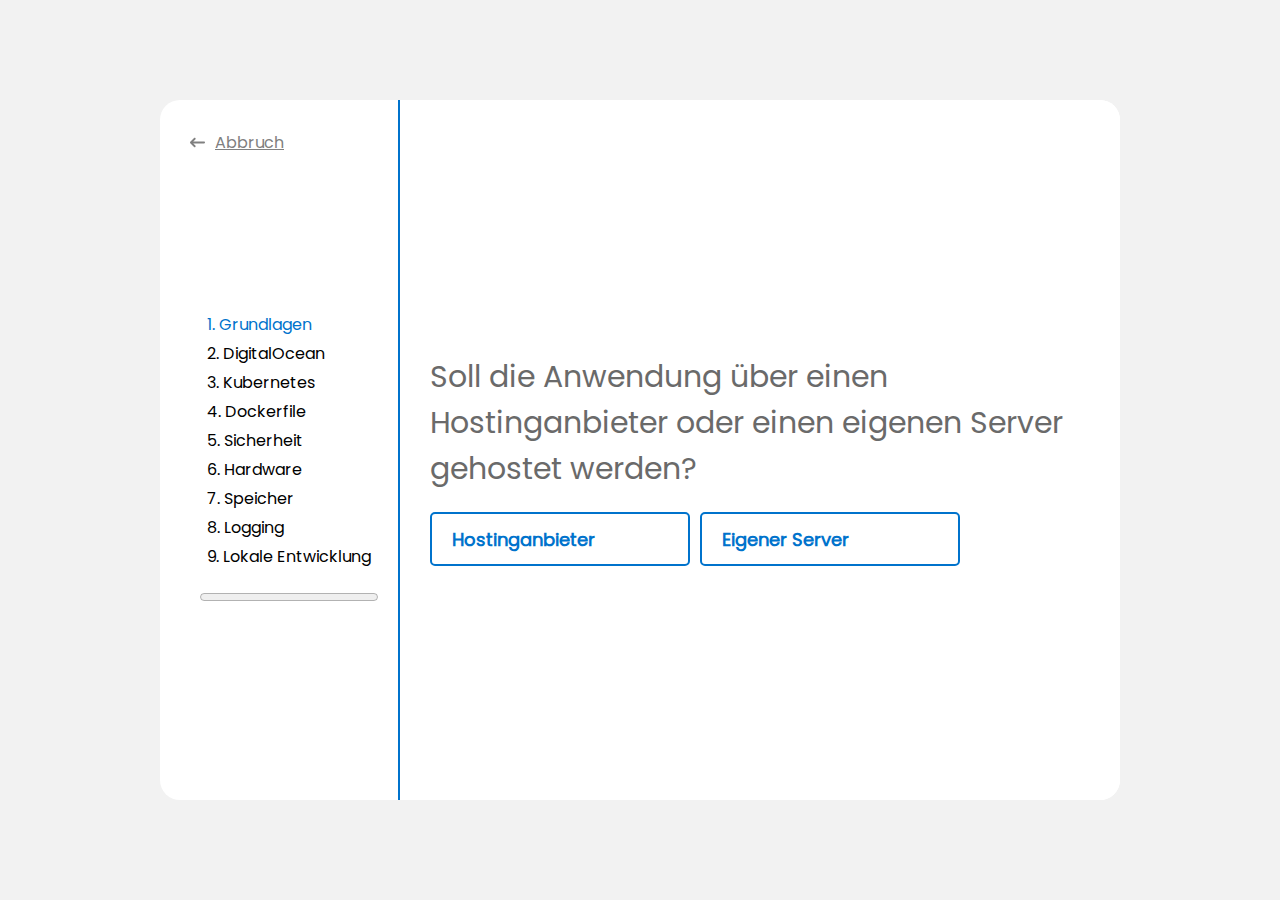
==== commit 0ead1df9: "fixed progress bar" ====
--- a/Html/decisionfinder.html
+++ b/Html/decisionfinder.html
@@ -25,7 +25,7 @@
                 <li id="list-logging"> Logging</li>
                 <li id="list-local"> Lokale Entwicklung</li>
             </ol>
-            <progress max="9" value="1" id="progressbar"></progress>
+            <progress max="9" value="0" id="progressbar"></progress>
         </div>
         <div class="wrapper">
             <div class="item" id="hostingart">
@@ -621,9 +621,9 @@
                 <div class="question">Gibt es spezielle Hardwareanforderungen?</div>
                 <div class="choices">
                     <a href="#cpu-architecture" class="button-main button-decision"
-                        onclick="writeDecision(4, 'Ja', 'dockerfile'), updateProgressbar(6), addListHighlight ('list-hardware','list-security')">
-                        Ja</a>
-                    <a href="#speicher" class="button-main button-decision" onclick="writeDecision(4, 'Nein', 'dockerfile'), updateProgressbar(7),  addListHighlight ('list-storage','list-security')">
+                        onclick="writeDecision(4, 'Ja', 'dockerfile'), updateProgressbar(5), addListHighlight ('list-hardware','list-security')">
+                        Ja</a>
+                    <a href="#speicher" class="button-main button-decision" onclick="writeDecision(4, 'Nein', 'dockerfile'), updateProgressbar(6),  addListHighlight ('list-storage','list-security')">
                         Nein</a>
                 </div>
             </div>
